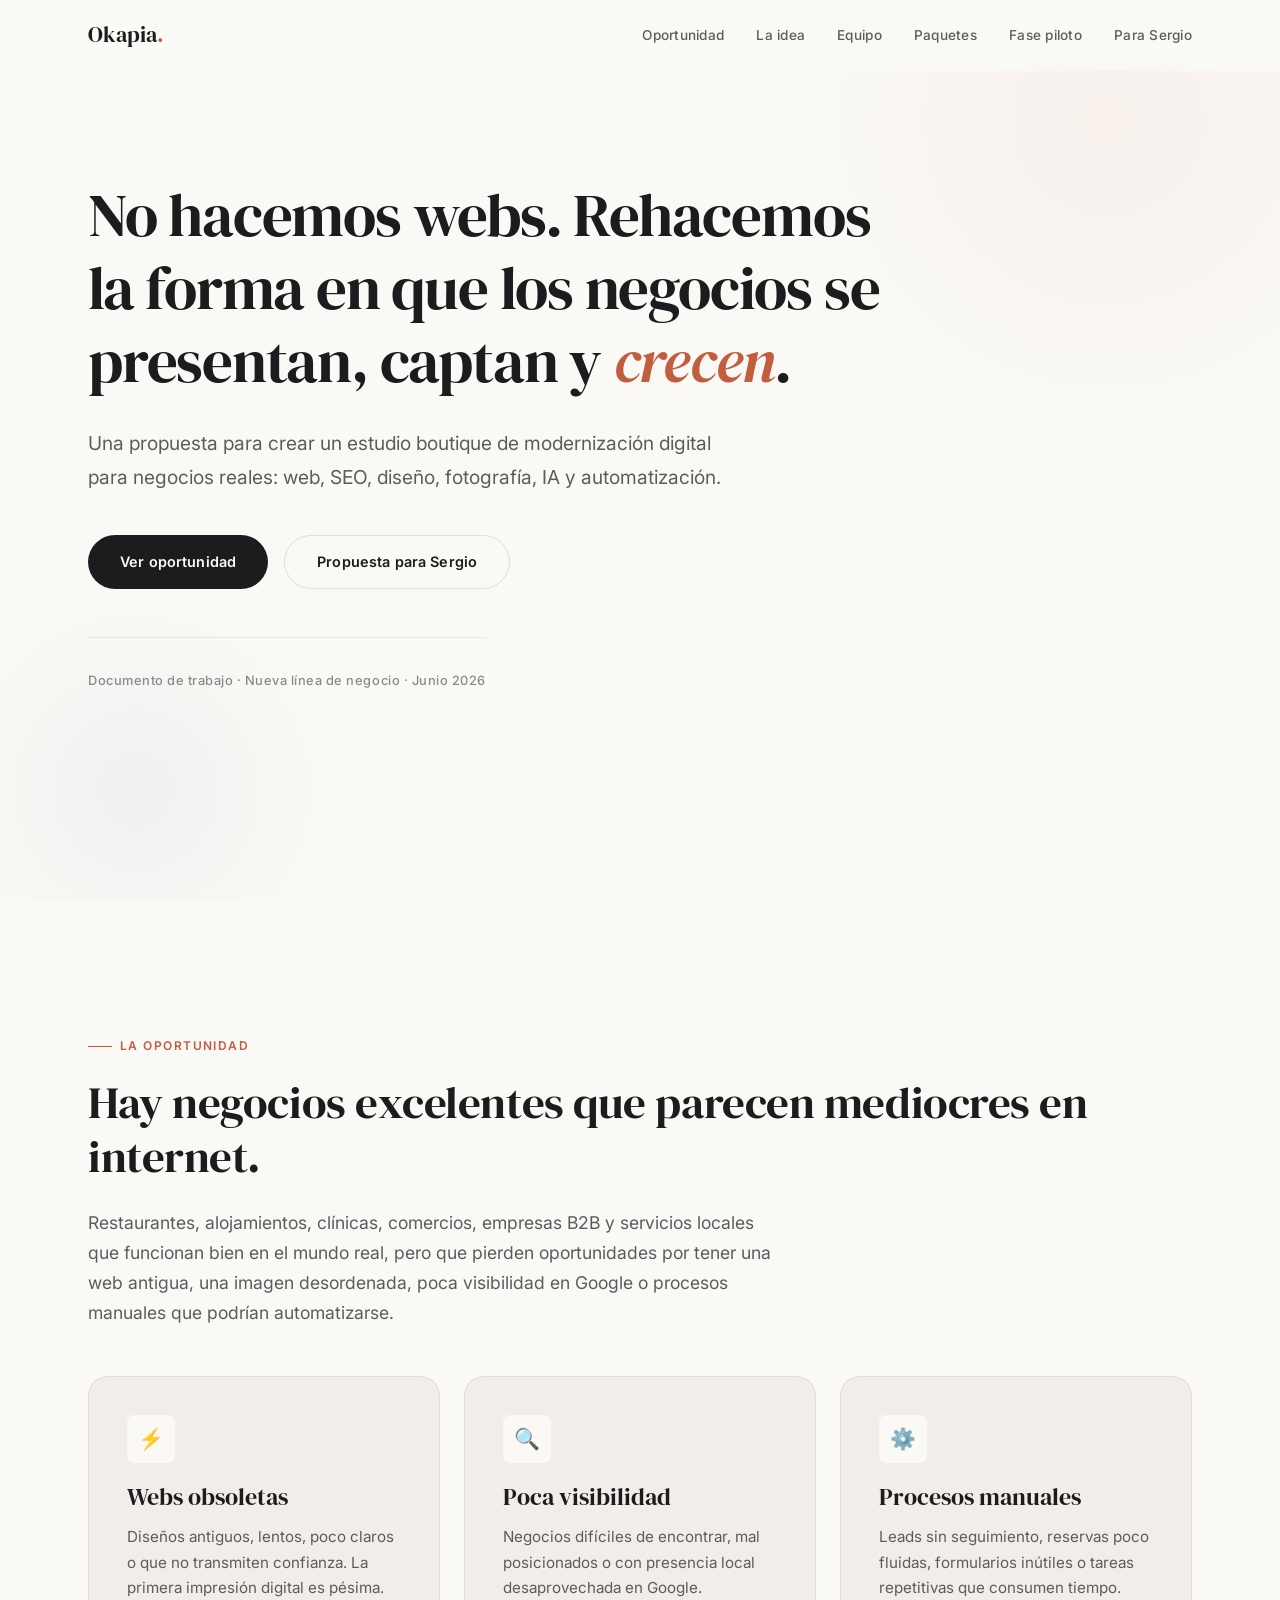
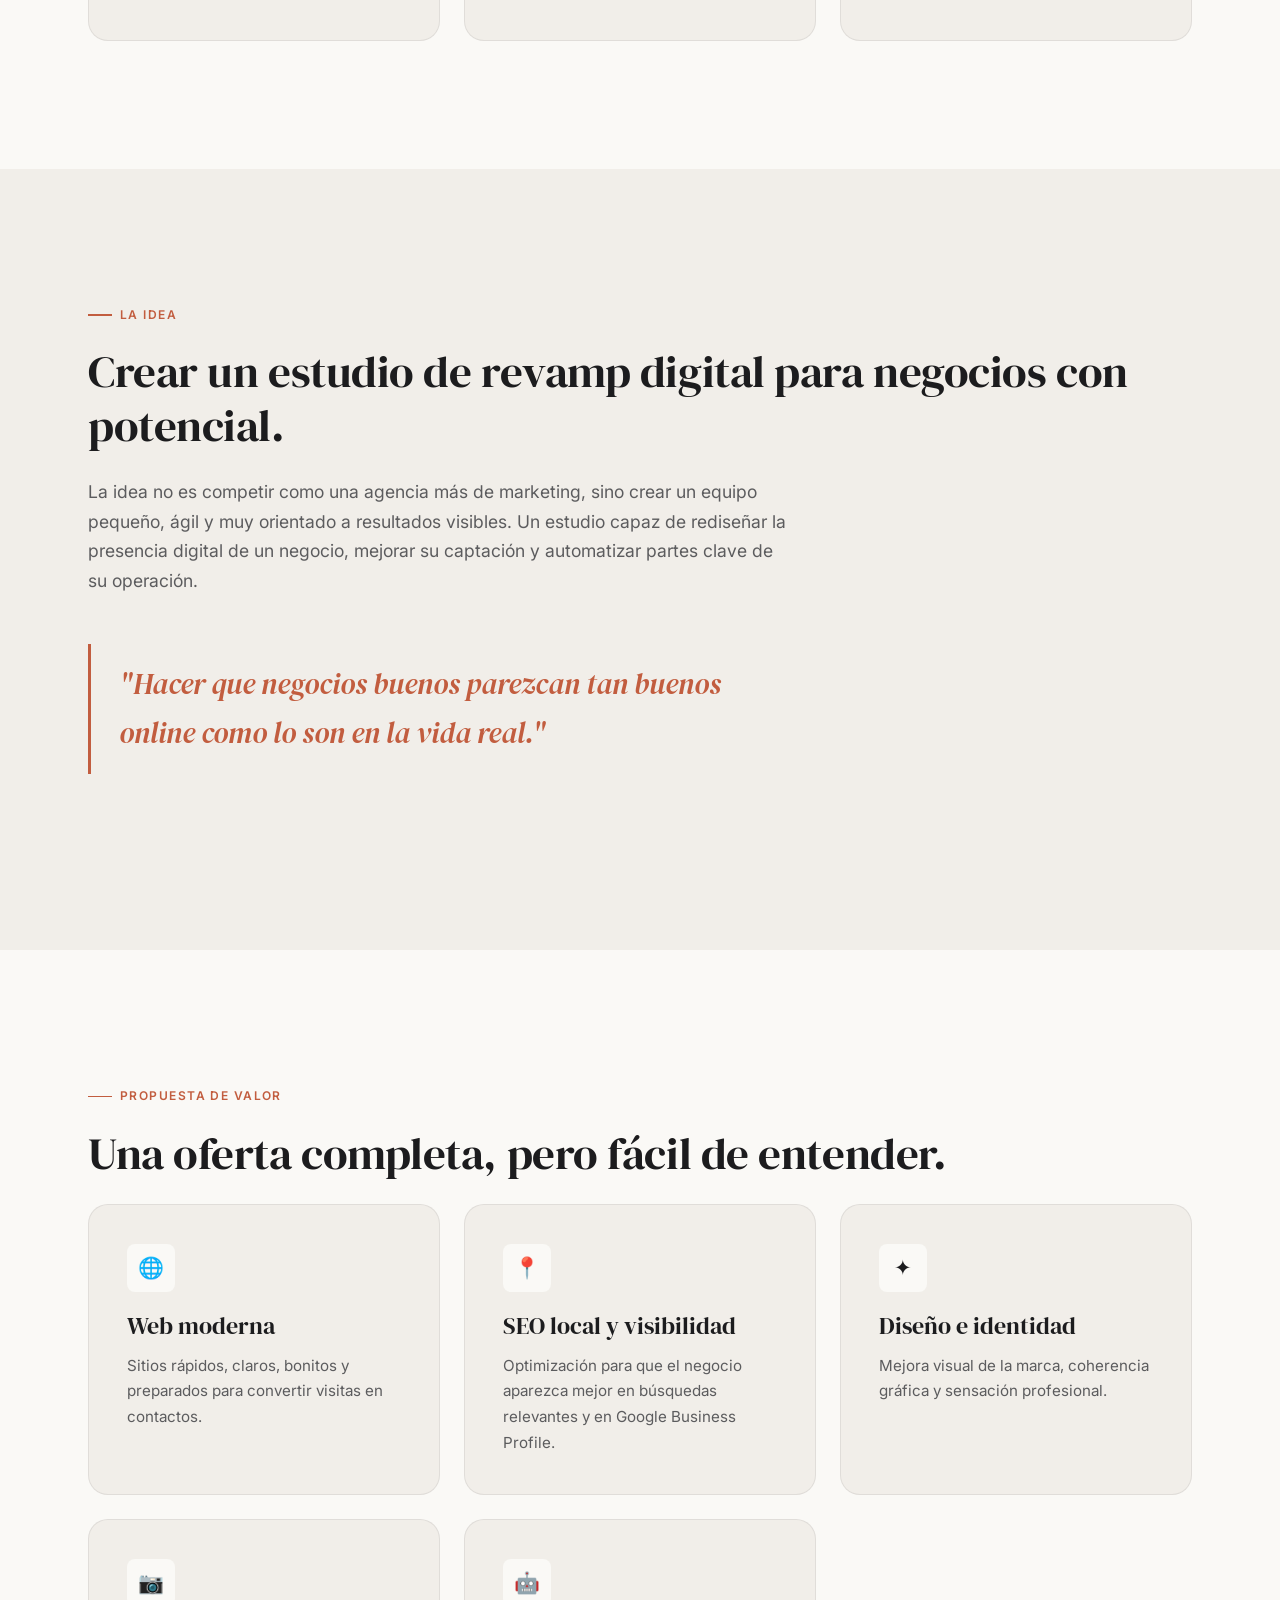
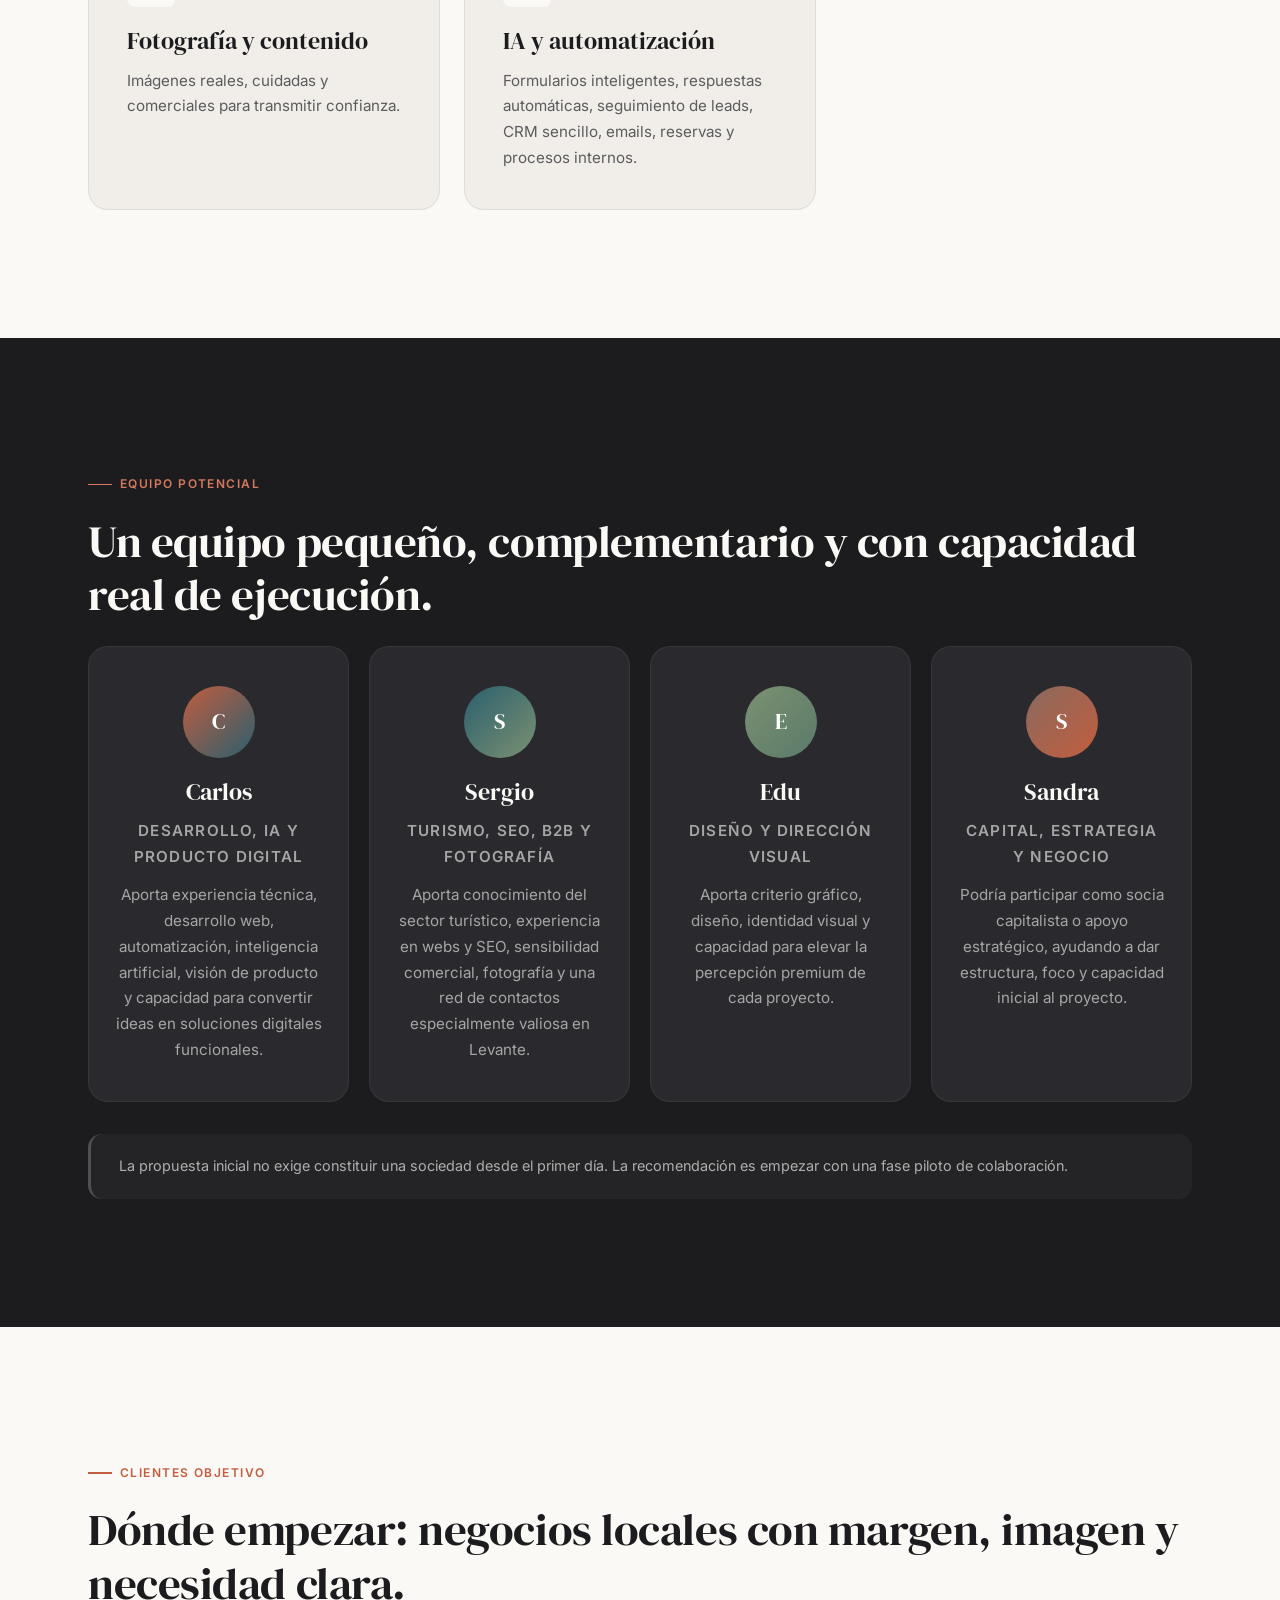
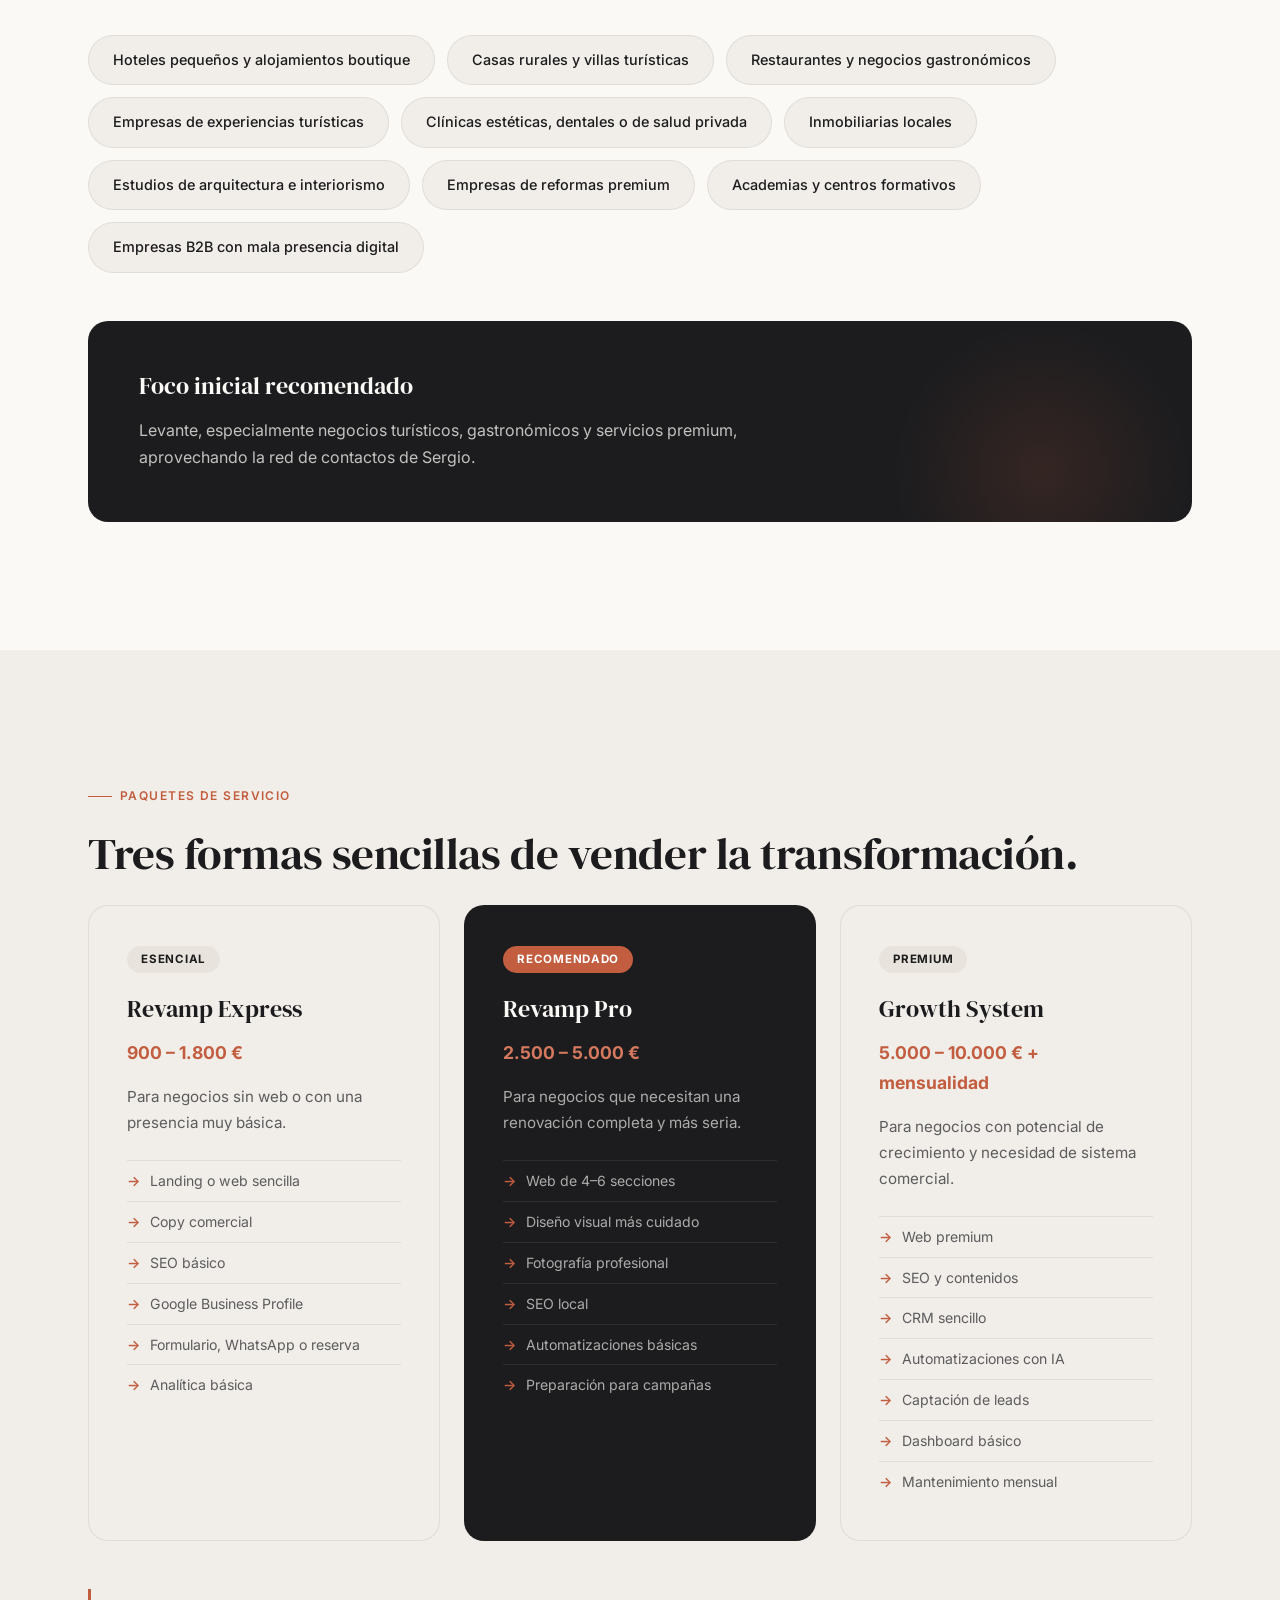
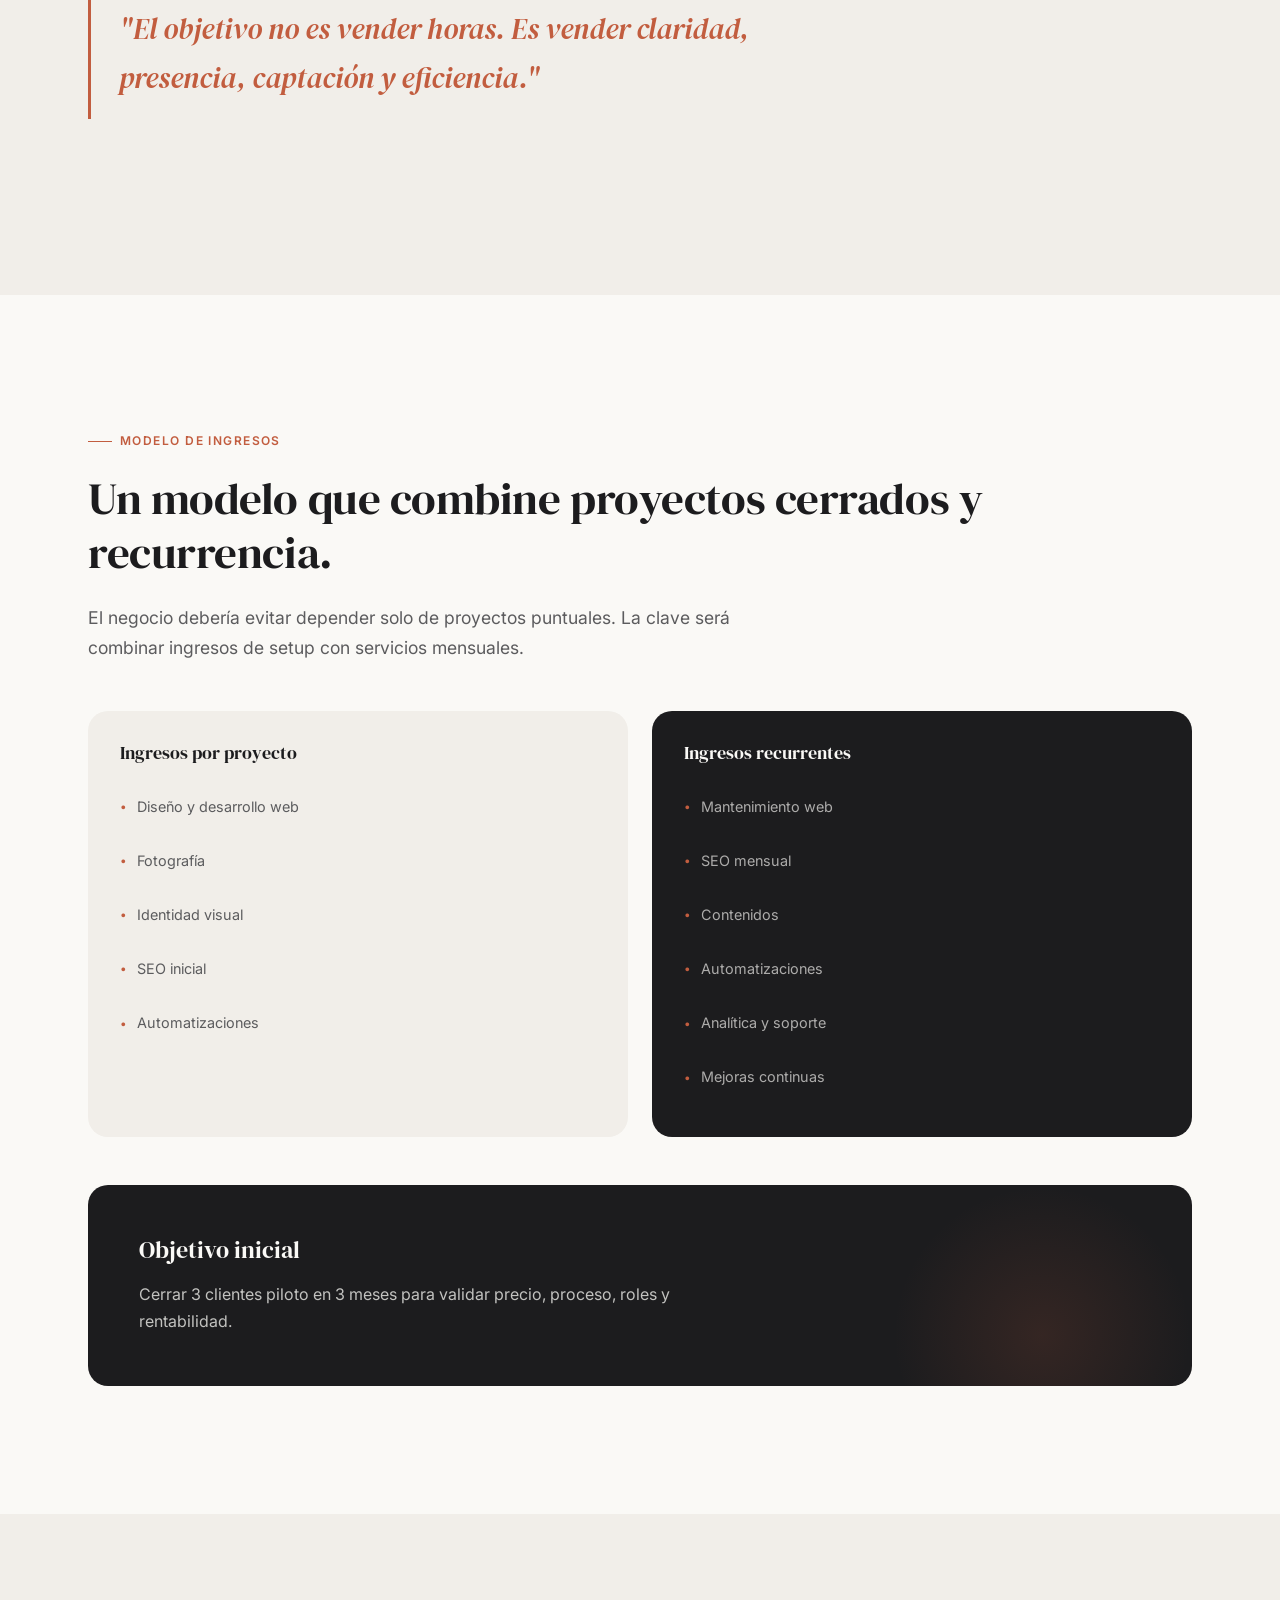
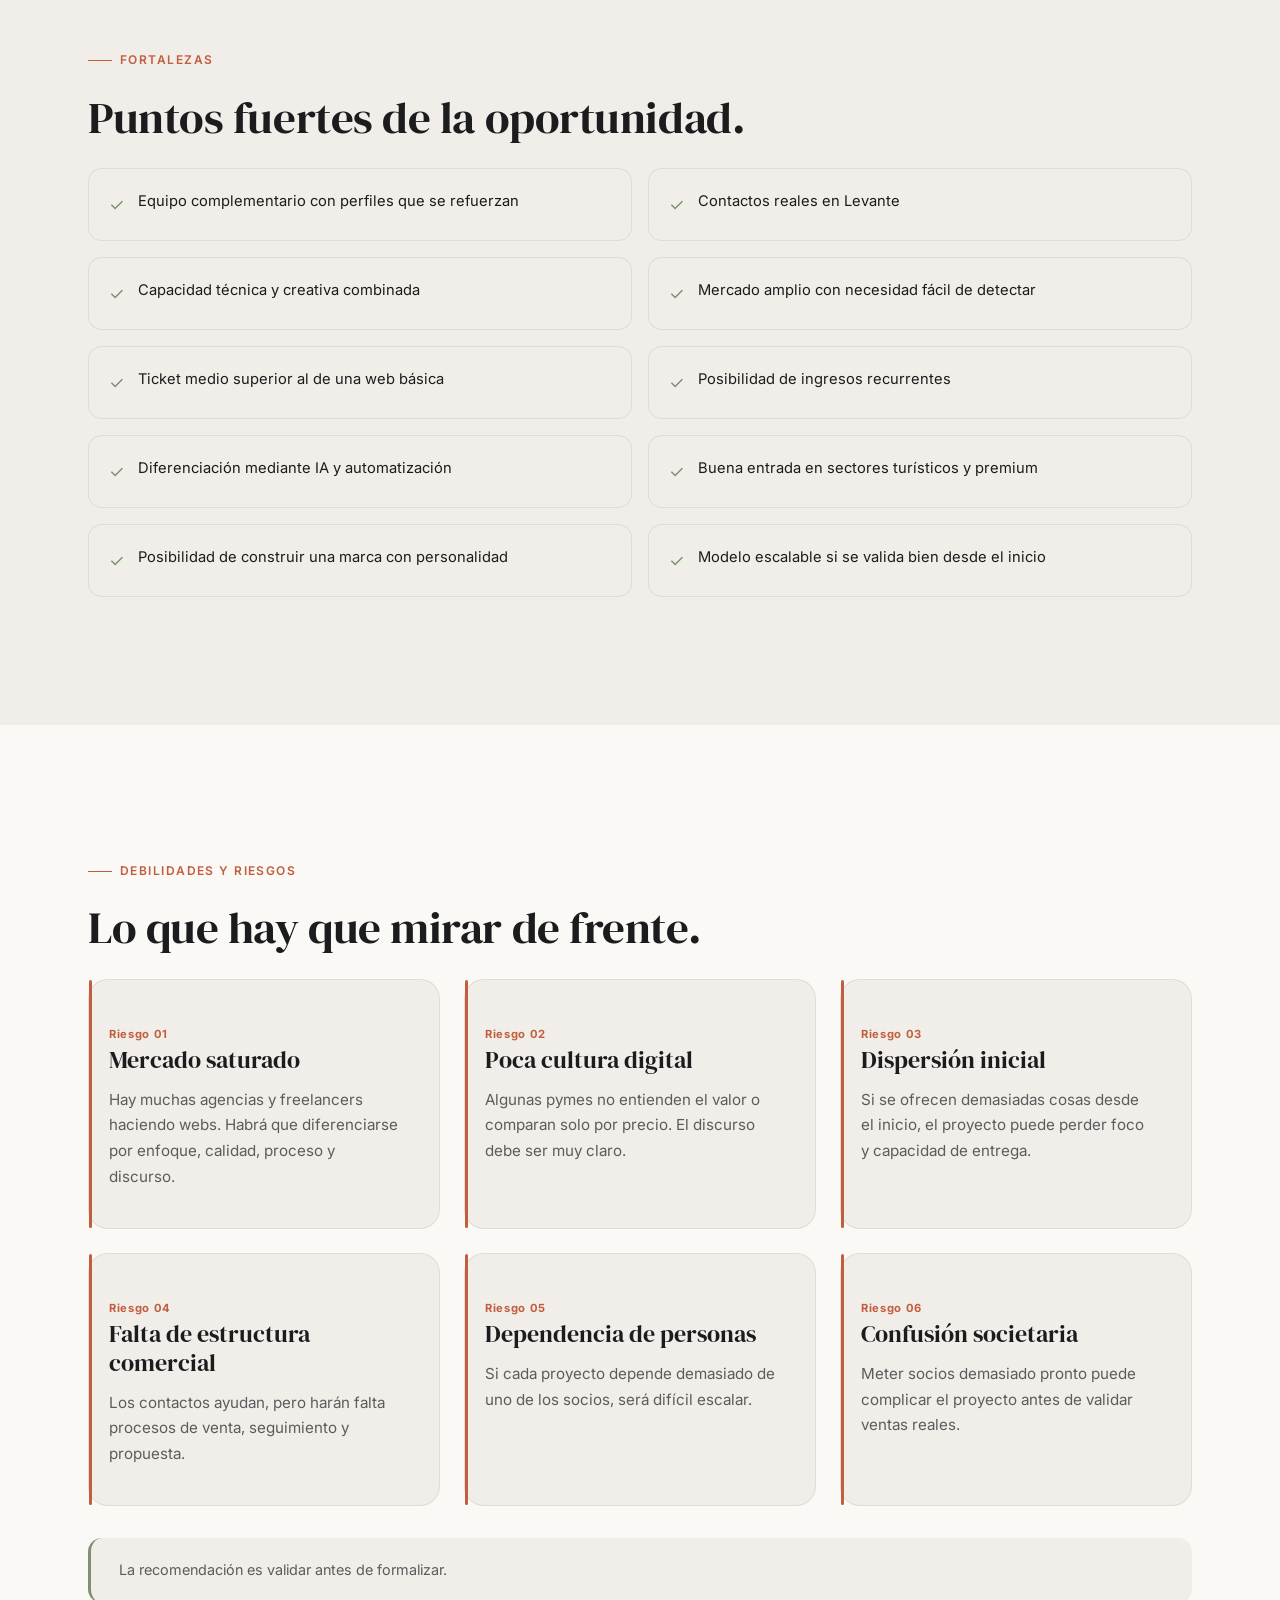
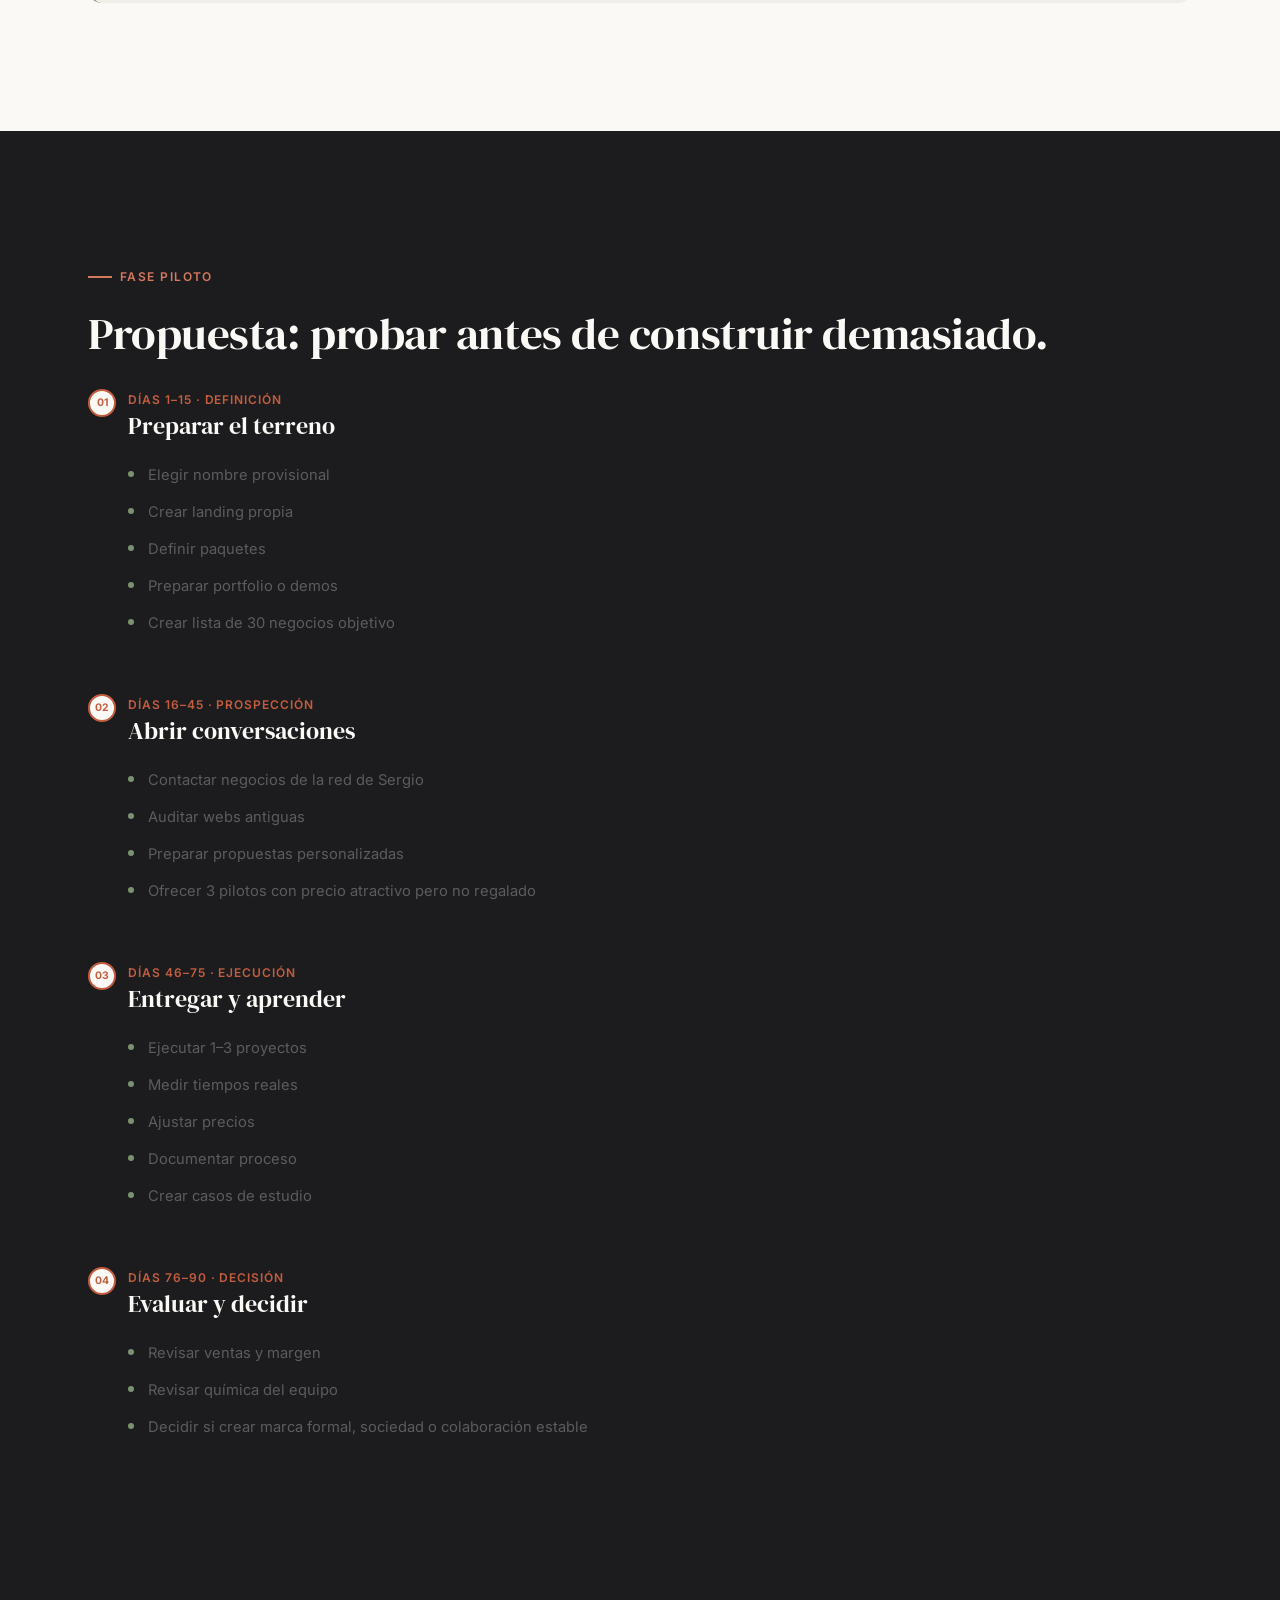
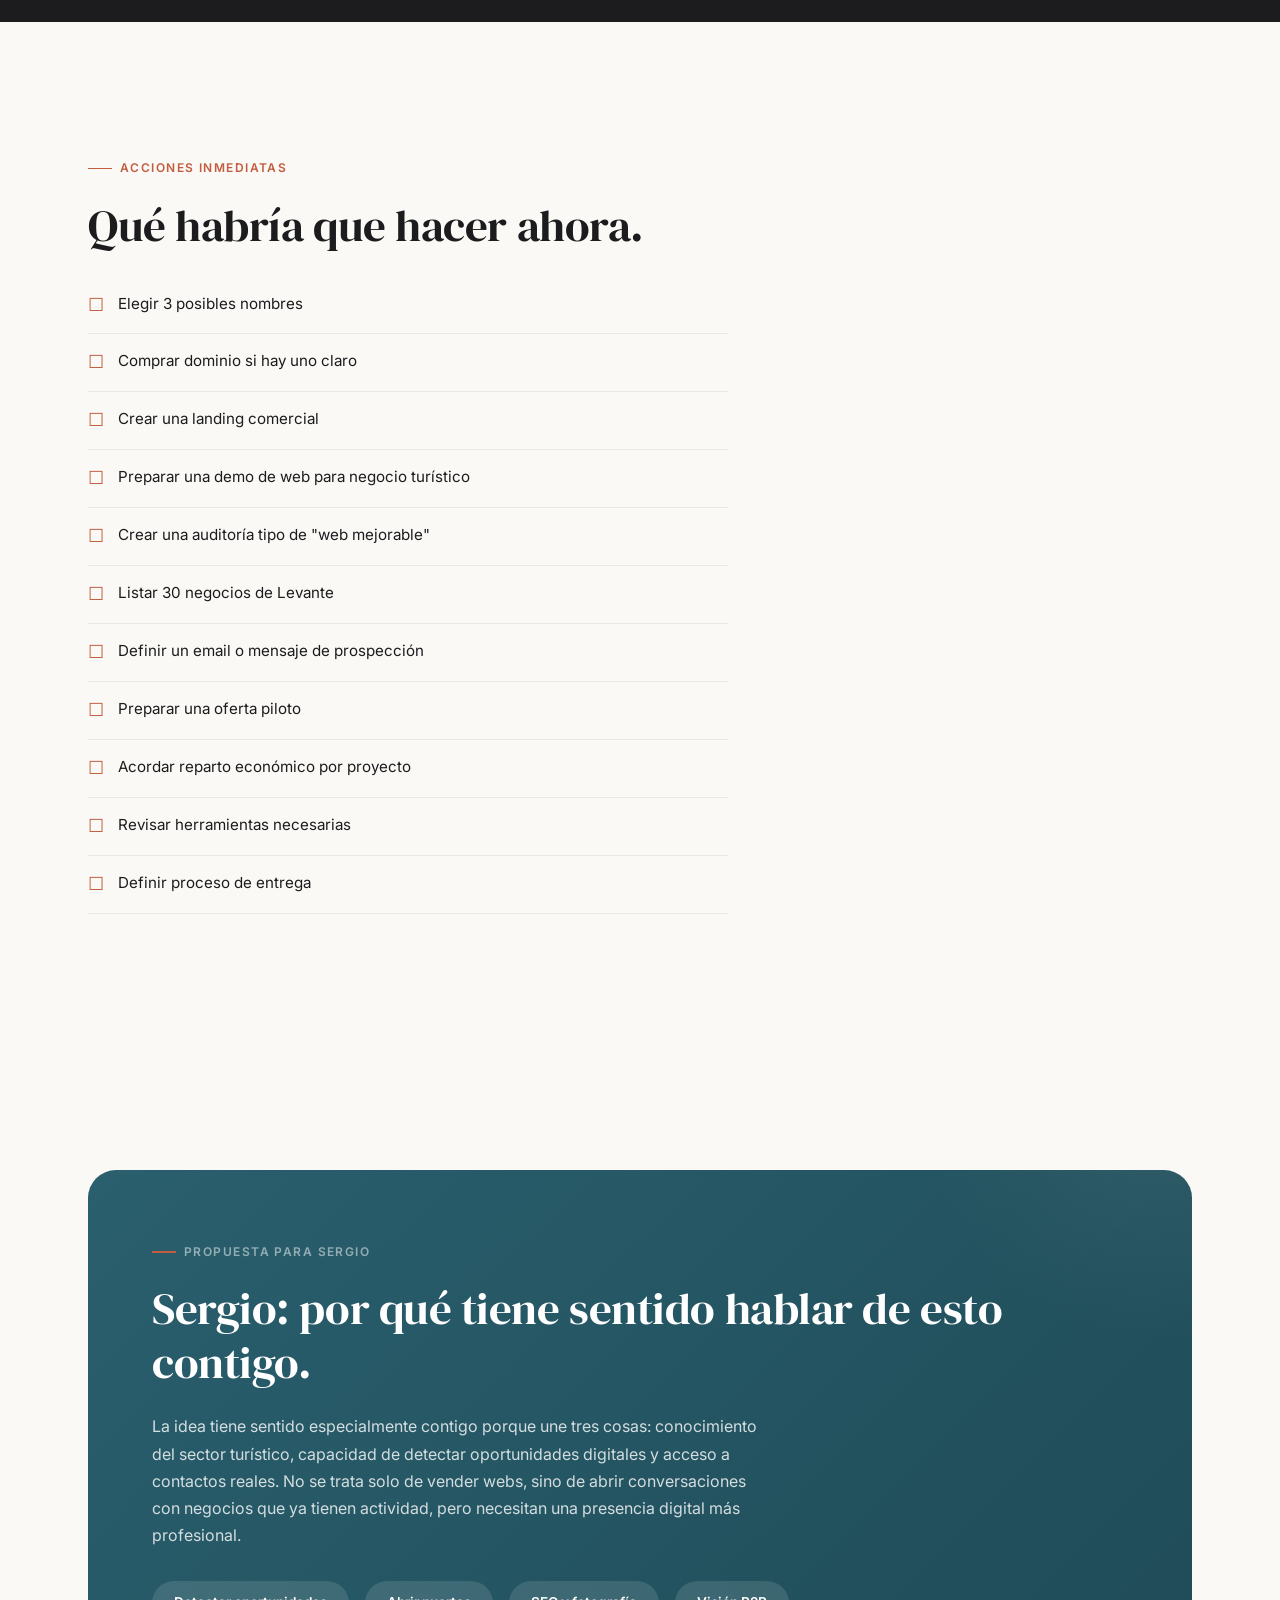
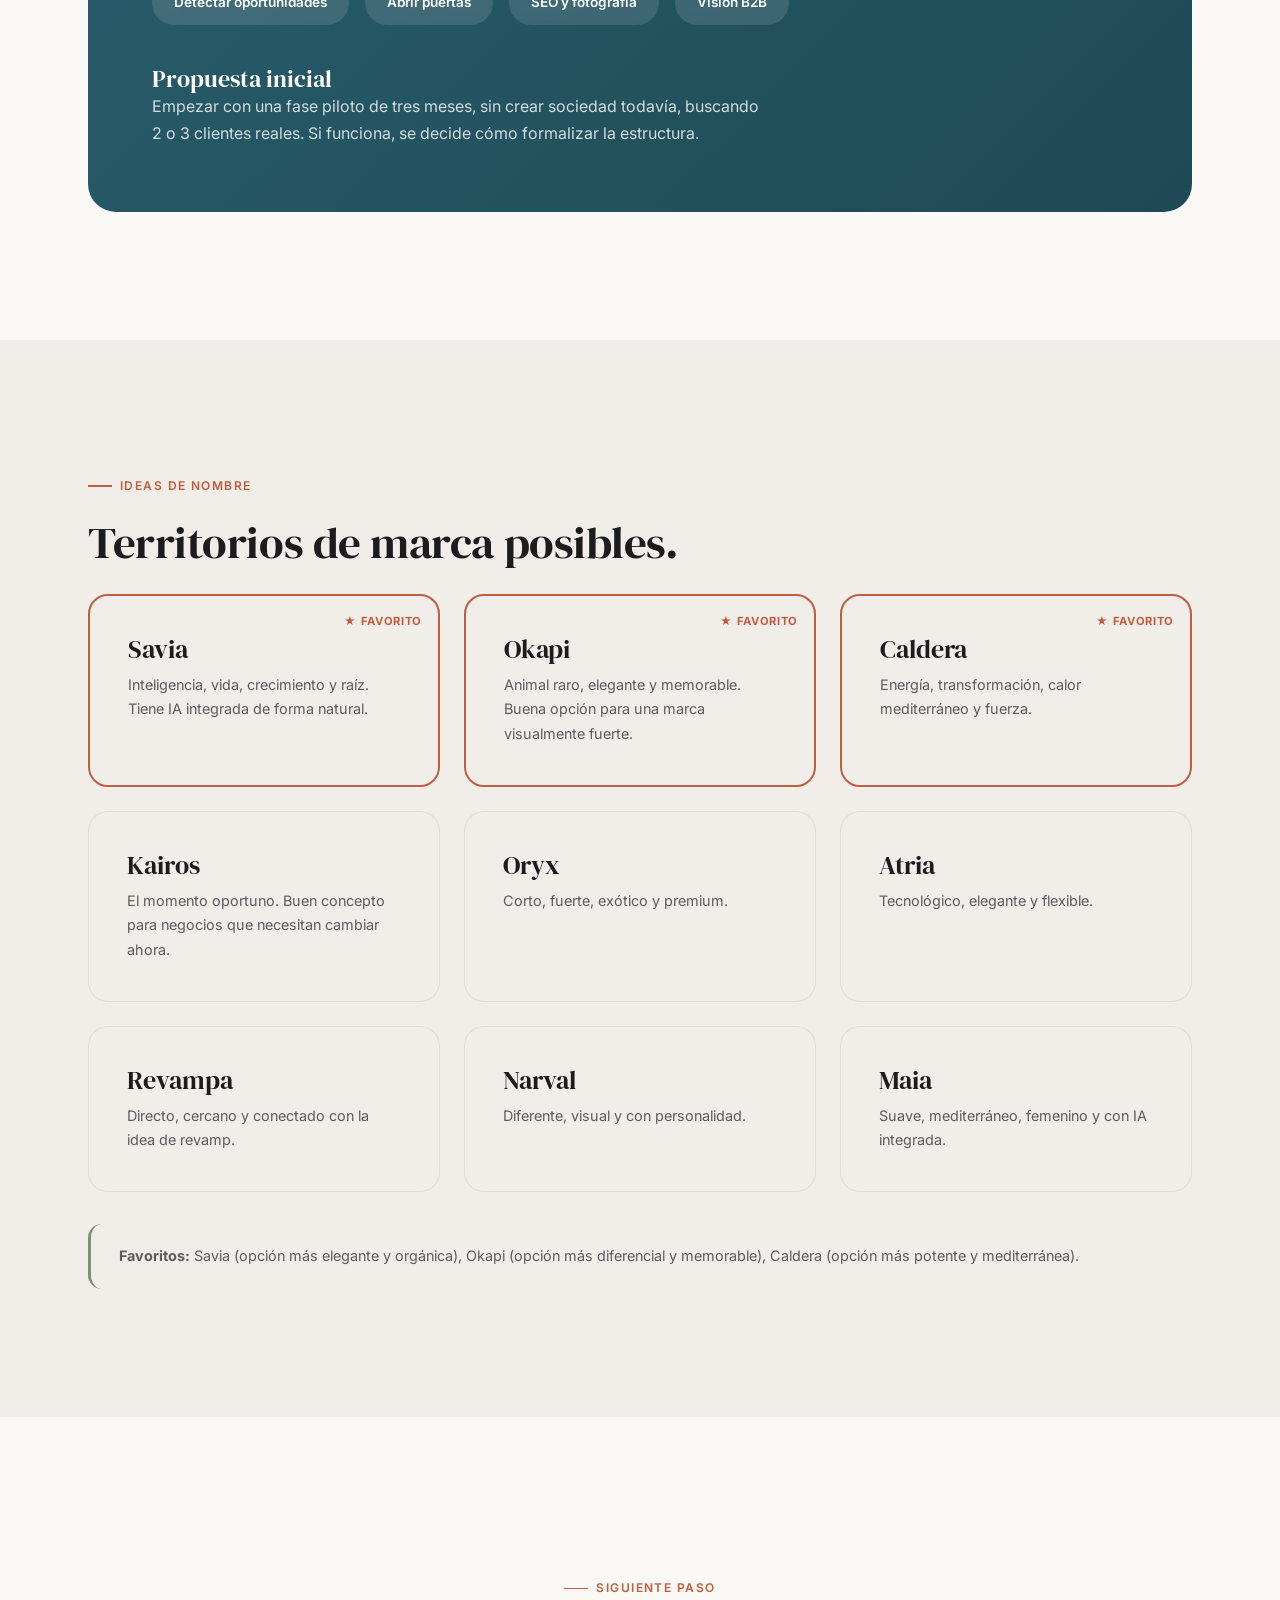
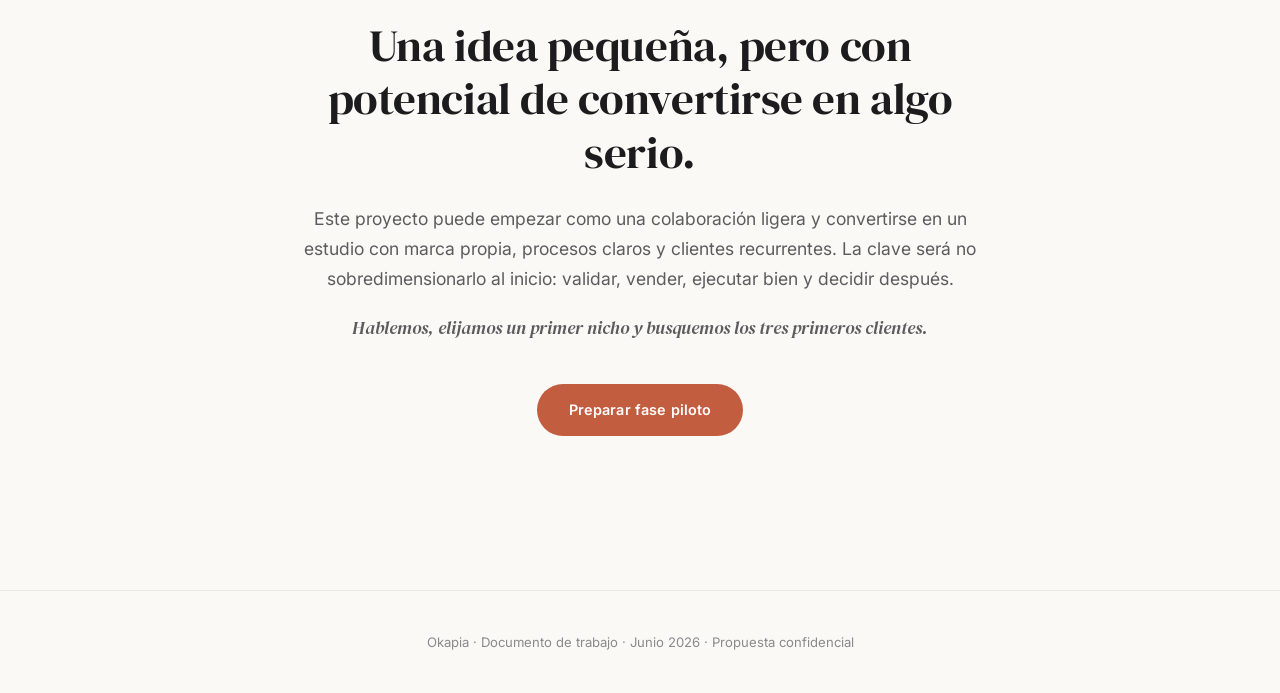
==== index.html @ 4c246823 "Initial commit: Okapia business proposal microsite" ====
<!DOCTYPE html>
<html lang="es">
<head>
<meta charset="UTF-8">
<meta name="viewport" content="width=device-width, initial-scale=1.0">
<title>Okapia · Propuesta de negocio</title>
<meta name="description" content="Propuesta para crear un estudio boutique de modernización digital para negocios reales.">
<link rel="stylesheet" href="styles.css">
</head>
<body>

<!-- NAV -->
<nav class="nav" id="nav">
<div class="container nav-inner">
<a href="#hero" class="nav-brand">Okapia<span>.</span></a>
<ul class="nav-links">
<li><a href="#oportunidad">Oportunidad</a></li>
<li><a href="#idea">La idea</a></li>
<li><a href="#equipo">Equipo</a></li>
<li><a href="#paquetes">Paquetes</a></li>
<li><a href="#piloto">Fase piloto</a></li>
<li><a href="#sergio">Para Sergio</a></li>
</ul>
<button class="nav-toggle" aria-label="Menú"><span></span><span></span><span></span></button>
</div>
</nav>

<!-- HERO -->
<section class="hero" id="hero">
<div class="container">
<div class="hero-content fade-in">
<h1>No hacemos webs. Rehacemos la forma en que los negocios se presentan, captan y <em>crecen</em>.</h1>
<p class="hero-subtitle">Una propuesta para crear un estudio boutique de modernización digital para negocios reales: web, SEO, diseño, fotografía, IA y automatización.</p>
<div class="hero-actions">
<a href="#oportunidad" class="btn btn-primary">Ver oportunidad</a>
<a href="#sergio" class="btn btn-secondary">Propuesta para Sergio</a>
</div>
<span class="hero-meta">Documento de trabajo · Nueva línea de negocio · Junio 2026</span>
</div>
</div>
</section>

<!-- OPORTUNIDAD -->
<section id="oportunidad">
<div class="container">
<div class="fade-in">
<span class="section-label">La oportunidad</span>
<h2 class="section-title">Hay negocios excelentes que parecen mediocres en internet.</h2>
<p class="section-intro">Restaurantes, alojamientos, clínicas, comercios, empresas B2B y servicios locales que funcionan bien en el mundo real, pero que pierden oportunidades por tener una web antigua, una imagen desordenada, poca visibilidad en Google o procesos manuales que podrían automatizarse.</p>
</div>
<div class="grid-3">
<div class="card fade-in"><div class="card-icon">⚡</div><h3>Webs obsoletas</h3><p>Diseños antiguos, lentos, poco claros o que no transmiten confianza. La primera impresión digital es pésima.</p></div>
<div class="card fade-in fade-in-delay-1"><div class="card-icon">🔍</div><h3>Poca visibilidad</h3><p>Negocios difíciles de encontrar, mal posicionados o con presencia local desaprovechada en Google.</p></div>
<div class="card fade-in fade-in-delay-2"><div class="card-icon">⚙️</div><h3>Procesos manuales</h3><p>Leads sin seguimiento, reservas poco fluidas, formularios inútiles o tareas repetitivas que consumen tiempo.</p></div>
</div>
</div>
</section>

<!-- LA IDEA -->
<section id="idea" style="background: var(--bg-card);">
<div class="container">
<div class="fade-in">
<span class="section-label">La idea</span>
<h2 class="section-title">Crear un estudio de revamp digital para negocios con potencial.</h2>
<p class="section-intro">La idea no es competir como una agencia más de marketing, sino crear un equipo pequeño, ágil y muy orientado a resultados visibles. Un estudio capaz de rediseñar la presencia digital de un negocio, mejorar su captación y automatizar partes clave de su operación.</p>
</div>
<div class="callout fade-in">"Hacer que negocios buenos parezcan tan buenos online como lo son en la vida real."</div>
</div>
</section>

<!-- PROPUESTA DE VALOR -->
<section id="valor">
<div class="container">
<div class="fade-in">
<span class="section-label">Propuesta de valor</span>
<h2 class="section-title">Una oferta completa, pero fácil de entender.</h2>
</div>
<div class="grid-3">
<div class="card fade-in"><div class="card-icon">🌐</div><h3>Web moderna</h3><p>Sitios rápidos, claros, bonitos y preparados para convertir visitas en contactos.</p></div>
<div class="card fade-in fade-in-delay-1"><div class="card-icon">📍</div><h3>SEO local y visibilidad</h3><p>Optimización para que el negocio aparezca mejor en búsquedas relevantes y en Google Business Profile.</p></div>
<div class="card fade-in fade-in-delay-2"><div class="card-icon">✦</div><h3>Diseño e identidad</h3><p>Mejora visual de la marca, coherencia gráfica y sensación profesional.</p></div>
<div class="card fade-in"><div class="card-icon">📷</div><h3>Fotografía y contenido</h3><p>Imágenes reales, cuidadas y comerciales para transmitir confianza.</p></div>
<div class="card fade-in fade-in-delay-1"><div class="card-icon">🤖</div><h3>IA y automatización</h3><p>Formularios inteligentes, respuestas automáticas, seguimiento de leads, CRM sencillo, emails, reservas y procesos internos.</p></div>
</div>
</div>
</section>

<!-- EQUIPO -->
<section id="equipo" class="section-dark">
<div class="container">
<div class="fade-in">
<span class="section-label">Equipo potencial</span>
<h2 class="section-title">Un equipo pequeño, complementario y con capacidad real de ejecución.</h2>
</div>
<div class="grid-4 fade-in">
<div class="card team-card"><div class="team-avatar">C</div><h3>Carlos</h3><p class="team-role">Desarrollo, IA y producto digital</p><p>Aporta experiencia técnica, desarrollo web, automatización, inteligencia artificial, visión de producto y capacidad para convertir ideas en soluciones digitales funcionales.</p></div>
<div class="card team-card"><div class="team-avatar" style="background:linear-gradient(135deg,var(--accent-petrol),var(--accent-sage))">S</div><h3>Sergio</h3><p class="team-role">Turismo, SEO, B2B y fotografía</p><p>Aporta conocimiento del sector turístico, experiencia en webs y SEO, sensibilidad comercial, fotografía y una red de contactos especialmente valiosa en Levante.</p></div>
<div class="card team-card"><div class="team-avatar" style="background:linear-gradient(135deg,var(--accent-sage),#5a7a6a)">E</div><h3>Edu</h3><p class="team-role">Diseño y dirección visual</p><p>Aporta criterio gráfico, diseño, identidad visual y capacidad para elevar la percepción premium de cada proyecto.</p></div>
<div class="card team-card"><div class="team-avatar" style="background:linear-gradient(135deg,#8a6a5e,var(--accent-terracotta))">S</div><h3>Sandra</h3><p class="team-role">Capital, estrategia y negocio</p><p>Podría participar como socia capitalista o apoyo estratégico, ayudando a dar estructura, foco y capacidad inicial al proyecto.</p></div>
</div>
<div class="note-box fade-in" style="border-left-color:rgba(255,255,255,0.2);background:rgba(255,255,255,0.04);color:rgba(250,249,246,0.65);">La propuesta inicial no exige constituir una sociedad desde el primer día. La recomendación es empezar con una fase piloto de colaboración.</div>
</div>
</section>

<!-- CLIENTES OBJETIVO -->
<section id="clientes">
<div class="container">
<div class="fade-in">
<span class="section-label">Clientes objetivo</span>
<h2 class="section-title">Dónde empezar: negocios locales con margen, imagen y necesidad clara.</h2>
</div>
<div class="sector-grid fade-in">
<span class="sector-tag">Hoteles pequeños y alojamientos boutique</span>
<span class="sector-tag">Casas rurales y villas turísticas</span>
<span class="sector-tag">Restaurantes y negocios gastronómicos</span>
<span class="sector-tag">Empresas de experiencias turísticas</span>
<span class="sector-tag">Clínicas estéticas, dentales o de salud privada</span>
<span class="sector-tag">Inmobiliarias locales</span>
<span class="sector-tag">Estudios de arquitectura e interiorismo</span>
<span class="sector-tag">Empresas de reformas premium</span>
<span class="sector-tag">Academias y centros formativos</span>
<span class="sector-tag">Empresas B2B con mala presencia digital</span>
</div>
<div class="highlight-box fade-in">
<h3>Foco inicial recomendado</h3>
<p>Levante, especialmente negocios turísticos, gastronómicos y servicios premium, aprovechando la red de contactos de Sergio.</p>
</div>
</div>
</section>

<!-- PAQUETES -->
<section id="paquetes" style="background:var(--bg-card);">
<div class="container">
<div class="fade-in">
<span class="section-label">Paquetes de servicio</span>
<h2 class="section-title">Tres formas sencillas de vender la transformación.</h2>
</div>
<div class="grid-3 fade-in">
<div class="card pricing-card">
<span class="pricing-badge">Esencial</span>
<div class="pricing-name">Revamp Express</div>
<div class="pricing-price">900 – 1.800 €</div>
<p class="pricing-desc">Para negocios sin web o con una presencia muy básica.</p>
<ul class="pricing-features">
<li>Landing o web sencilla</li>
<li>Copy comercial</li>
<li>SEO básico</li>
<li>Google Business Profile</li>
<li>Formulario, WhatsApp o reserva</li>
<li>Analítica básica</li>
</ul>
</div>
<div class="card pricing-card featured">
<span class="pricing-badge">Recomendado</span>
<div class="pricing-name">Revamp Pro</div>
<div class="pricing-price" style="color:var(--accent-terracotta-light);">2.500 – 5.000 €</div>
<p class="pricing-desc">Para negocios que necesitan una renovación completa y más seria.</p>
<ul class="pricing-features">
<li>Web de 4–6 secciones</li>
<li>Diseño visual más cuidado</li>
<li>Fotografía profesional</li>
<li>SEO local</li>
<li>Automatizaciones básicas</li>
<li>Preparación para campañas</li>
</ul>
</div>
<div class="card pricing-card">
<span class="pricing-badge">Premium</span>
<div class="pricing-name">Growth System</div>
<div class="pricing-price">5.000 – 10.000 € + mensualidad</div>
<p class="pricing-desc">Para negocios con potencial de crecimiento y necesidad de sistema comercial.</p>
<ul class="pricing-features">
<li>Web premium</li>
<li>SEO y contenidos</li>
<li>CRM sencillo</li>
<li>Automatizaciones con IA</li>
<li>Captación de leads</li>
<li>Dashboard básico</li>
<li>Mantenimiento mensual</li>
</ul>
</div>
</div>
<div class="callout fade-in">"El objetivo no es vender horas. Es vender claridad, presencia, captación y eficiencia."</div>
</div>
</section>

<!-- MODELO DE INGRESOS -->
<section id="ingresos">
<div class="container">
<div class="fade-in">
<span class="section-label">Modelo de ingresos</span>
<h2 class="section-title">Un modelo que combine proyectos cerrados y recurrencia.</h2>
<p class="section-intro">El negocio debería evitar depender solo de proyectos puntuales. La clave será combinar ingresos de setup con servicios mensuales.</p>
</div>
<div class="revenue-grid fade-in">
<div class="revenue-block revenue-project">
<h4>Ingresos por proyecto</h4>
<ul><li>Diseño y desarrollo web</li><li>Fotografía</li><li>Identidad visual</li><li>SEO inicial</li><li>Automatizaciones</li></ul>
</div>
<div class="revenue-block revenue-recurring">
<h4>Ingresos recurrentes</h4>
<ul><li>Mantenimiento web</li><li>SEO mensual</li><li>Contenidos</li><li>Automatizaciones</li><li>Analítica y soporte</li><li>Mejoras continuas</li></ul>
</div>
</div>
<div class="highlight-box fade-in"><h3>Objetivo inicial</h3><p>Cerrar 3 clientes piloto en 3 meses para validar precio, proceso, roles y rentabilidad.</p></div>
</div>
</section>

<!-- FORTALEZAS -->
<section id="fortalezas" style="background:var(--bg-card);">
<div class="container">
<div class="fade-in">
<span class="section-label">Fortalezas</span>
<h2 class="section-title">Puntos fuertes de la oportunidad.</h2>
</div>
<div class="strength-grid fade-in">
<div class="strength-item"><span class="strength-check">✓</span>Equipo complementario con perfiles que se refuerzan</div>
<div class="strength-item"><span class="strength-check">✓</span>Contactos reales en Levante</div>
<div class="strength-item"><span class="strength-check">✓</span>Capacidad técnica y creativa combinada</div>
<div class="strength-item"><span class="strength-check">✓</span>Mercado amplio con necesidad fácil de detectar</div>
<div class="strength-item"><span class="strength-check">✓</span>Ticket medio superior al de una web básica</div>
<div class="strength-item"><span class="strength-check">✓</span>Posibilidad de ingresos recurrentes</div>
<div class="strength-item"><span class="strength-check">✓</span>Diferenciación mediante IA y automatización</div>
<div class="strength-item"><span class="strength-check">✓</span>Buena entrada en sectores turísticos y premium</div>
<div class="strength-item"><span class="strength-check">✓</span>Posibilidad de construir una marca con personalidad</div>
<div class="strength-item"><span class="strength-check">✓</span>Modelo escalable si se valida bien desde el inicio</div>
</div>
</div>
</section>

<!-- RIESGOS -->
<section id="riesgos">
<div class="container">
<div class="fade-in">
<span class="section-label">Debilidades y riesgos</span>
<h2 class="section-title">Lo que hay que mirar de frente.</h2>
</div>
<div class="grid-3 fade-in">
<div class="card risk-card"><span class="risk-number">Riesgo 01</span><h3>Mercado saturado</h3><p>Hay muchas agencias y freelancers haciendo webs. Habrá que diferenciarse por enfoque, calidad, proceso y discurso.</p></div>
<div class="card risk-card"><span class="risk-number">Riesgo 02</span><h3>Poca cultura digital</h3><p>Algunas pymes no entienden el valor o comparan solo por precio. El discurso debe ser muy claro.</p></div>
<div class="card risk-card"><span class="risk-number">Riesgo 03</span><h3>Dispersión inicial</h3><p>Si se ofrecen demasiadas cosas desde el inicio, el proyecto puede perder foco y capacidad de entrega.</p></div>
<div class="card risk-card"><span class="risk-number">Riesgo 04</span><h3>Falta de estructura comercial</h3><p>Los contactos ayudan, pero harán falta procesos de venta, seguimiento y propuesta.</p></div>
<div class="card risk-card"><span class="risk-number">Riesgo 05</span><h3>Dependencia de personas</h3><p>Si cada proyecto depende demasiado de uno de los socios, será difícil escalar.</p></div>
<div class="card risk-card"><span class="risk-number">Riesgo 06</span><h3>Confusión societaria</h3><p>Meter socios demasiado pronto puede complicar el proyecto antes de validar ventas reales.</p></div>
</div>
<div class="note-box fade-in">La recomendación es validar antes de formalizar.</div>
</div>
</section>

<!-- FASE PILOTO -->
<section id="piloto" class="section-dark">
<div class="container">
<div class="fade-in">
<span class="section-label">Fase piloto</span>
<h2 class="section-title">Propuesta: probar antes de construir demasiado.</h2>
</div>
<div class="timeline fade-in">
<div class="timeline-item"><div class="timeline-dot">01</div><span class="timeline-phase">Días 1–15 · Definición</span><h3>Preparar el terreno</h3>
<ul class="timeline-list"><li>Elegir nombre provisional</li><li>Crear landing propia</li><li>Definir paquetes</li><li>Preparar portfolio o demos</li><li>Crear lista de 30 negocios objetivo</li></ul></div>
<div class="timeline-item"><div class="timeline-dot">02</div><span class="timeline-phase">Días 16–45 · Prospección</span><h3>Abrir conversaciones</h3>
<ul class="timeline-list"><li>Contactar negocios de la red de Sergio</li><li>Auditar webs antiguas</li><li>Preparar propuestas personalizadas</li><li>Ofrecer 3 pilotos con precio atractivo pero no regalado</li></ul></div>
<div class="timeline-item"><div class="timeline-dot">03</div><span class="timeline-phase">Días 46–75 · Ejecución</span><h3>Entregar y aprender</h3>
<ul class="timeline-list"><li>Ejecutar 1–3 proyectos</li><li>Medir tiempos reales</li><li>Ajustar precios</li><li>Documentar proceso</li><li>Crear casos de estudio</li></ul></div>
<div class="timeline-item"><div class="timeline-dot">04</div><span class="timeline-phase">Días 76–90 · Decisión</span><h3>Evaluar y decidir</h3>
<ul class="timeline-list"><li>Revisar ventas y margen</li><li>Revisar química del equipo</li><li>Decidir si crear marca formal, sociedad o colaboración estable</li></ul></div>
</div>
</div>
</section>

<!-- ACCIONES -->
<section id="acciones">
<div class="container">
<div class="fade-in">
<span class="section-label">Acciones inmediatas</span>
<h2 class="section-title">Qué habría que hacer ahora.</h2>
</div>
<ul class="checklist fade-in">
<li>Elegir 3 posibles nombres</li>
<li>Comprar dominio si hay uno claro</li>
<li>Crear una landing comercial</li>
<li>Preparar una demo de web para negocio turístico</li>
<li>Crear una auditoría tipo de "web mejorable"</li>
<li>Listar 30 negocios de Levante</li>
<li>Definir un email o mensaje de prospección</li>
<li>Preparar una oferta piloto</li>
<li>Acordar reparto económico por proyecto</li>
<li>Revisar herramientas necesarias</li>
<li>Definir proceso de entrega</li>
</ul>
</div>
</section>

<!-- SERGIO -->
<section id="sergio">
<div class="container">
<div class="fade-in">
<div class="sergio-highlight">
<span class="section-label" style="color:rgba(255,255,255,0.5);">Propuesta para Sergio</span>
<h2>Sergio: por qué tiene sentido hablar de esto contigo.</h2>
<p>La idea tiene sentido especialmente contigo porque une tres cosas: conocimiento del sector turístico, capacidad de detectar oportunidades digitales y acceso a contactos reales. No se trata solo de vender webs, sino de abrir conversaciones con negocios que ya tienen actividad, pero necesitan una presencia digital más profesional.</p>
<div class="sergio-roles">
<span class="sergio-role">Detectar oportunidades</span>
<span class="sergio-role">Abrir puertas</span>
<span class="sergio-role">SEO y fotografía</span>
<span class="sergio-role">Visión B2B</span>
</div>
<h3 style="margin-top:40px;">Propuesta inicial</h3>
<p>Empezar con una fase piloto de tres meses, sin crear sociedad todavía, buscando 2 o 3 clientes reales. Si funciona, se decide cómo formalizar la estructura.</p>
</div>
</div>
</div>
</section>

<!-- NOMBRES -->
<section id="nombres" style="background:var(--bg-card);">
<div class="container">
<div class="fade-in">
<span class="section-label">Ideas de nombre</span>
<h2 class="section-title">Territorios de marca posibles.</h2>
</div>
<div class="grid-3 fade-in">
<div class="card name-card favorite" style="position:relative;"><h3>Savia</h3><p>Inteligencia, vida, crecimiento y raíz. Tiene IA integrada de forma natural.</p></div>
<div class="card name-card favorite" style="position:relative;"><h3>Okapi</h3><p>Animal raro, elegante y memorable. Buena opción para una marca visualmente fuerte.</p></div>
<div class="card name-card favorite" style="position:relative;"><h3>Caldera</h3><p>Energía, transformación, calor mediterráneo y fuerza.</p></div>
<div class="card name-card"><h3>Kairos</h3><p>El momento oportuno. Buen concepto para negocios que necesitan cambiar ahora.</p></div>
<div class="card name-card"><h3>Oryx</h3><p>Corto, fuerte, exótico y premium.</p></div>
<div class="card name-card"><h3>Atria</h3><p>Tecnológico, elegante y flexible.</p></div>
<div class="card name-card"><h3>Revampa</h3><p>Directo, cercano y conectado con la idea de revamp.</p></div>
<div class="card name-card"><h3>Narval</h3><p>Diferente, visual y con personalidad.</p></div>
<div class="card name-card"><h3>Maia</h3><p>Suave, mediterráneo, femenino y con IA integrada.</p></div>
</div>
<div class="note-box fade-in" style="margin-top:32px;">
<strong>Favoritos:</strong> Savia (opción más elegante y orgánica), Okapi (opción más diferencial y memorable), Caldera (opción más potente y mediterránea).
</div>
</div>
</section>

<!-- CIERRE / CTA -->
<section class="cta-section" id="cierre">
<div class="container">
<div class="fade-in">
<span class="section-label" style="justify-content:center;">Siguiente paso</span>
<h2>Una idea pequeña, pero con potencial de convertirse en algo serio.</h2>
<p class="section-intro" style="margin:0 auto 20px;text-align:center;">Este proyecto puede empezar como una colaboración ligera y convertirse en un estudio con marca propia, procesos claros y clientes recurrentes. La clave será no sobredimensionarlo al inicio: validar, vender, ejecutar bien y decidir después.</p>
<p class="text-secondary" style="text-align:center;margin:0 auto 40px;font-size:1.1rem;font-family:var(--font-display);font-style:italic;">Hablemos, elijamos un primer nicho y busquemos los tres primeros clientes.</p>
<a href="#sergio" class="btn btn-accent">Preparar fase piloto</a>
</div>
</div>
</section>

<!-- FOOTER -->
<footer class="footer">
<div class="container">
<p>Okapia · Documento de trabajo · Junio 2026 · Propuesta confidencial</p>
</div>
</footer>

<script src="script.js"></script>
</body>
</html>
---- styles.css ----
/* ===== OKAPIA — Design System ===== */
@import url('https://fonts.googleapis.com/css2?family=DM+Serif+Display:ital@0;1&family=Inter:wght@300;400;500;600;700&display=swap');

:root {
  --bg-main: #FAF9F6;
  --bg-card: #F1EEE9;
  --bg-card-alt: #E8E4DD;
  --bg-dark: #1C1C1E;
  --bg-dark-card: #2A2A2E;
  --text-primary: #1C1C1E;
  --text-secondary: #5C5C5E;
  --text-muted: #8A8A8C;
  --text-on-dark: #FAF9F6;
  --accent-terracotta: #C25D3F;
  --accent-terracotta-light: #D4785E;
  --accent-petrol: #2A5F6E;
  --accent-sage: #7B9171;
  --accent-sage-light: #A3B497;
  --border-light: rgba(28,28,30,0.08);
  --border-medium: rgba(28,28,30,0.12);
  --radius-sm: 8px;
  --radius-md: 14px;
  --radius-lg: 20px;
  --radius-xl: 28px;
  --shadow-sm: 0 1px 3px rgba(0,0,0,0.04);
  --shadow-md: 0 4px 20px rgba(0,0,0,0.06);
  --shadow-lg: 0 8px 40px rgba(0,0,0,0.08);
  --shadow-hover: 0 12px 48px rgba(0,0,0,0.12);
  --font-display: 'DM Serif Display', Georgia, serif;
  --font-body: 'Inter', -apple-system, sans-serif;
  --transition-base: 0.3s cubic-bezier(0.4, 0, 0.2, 1);
  --transition-spring: 0.5s cubic-bezier(0.34, 1.56, 0.64, 1);
  --max-width: 1200px;
  --section-padding: clamp(80px, 10vw, 140px);
}

*, *::before, *::after { box-sizing: border-box; margin: 0; padding: 0; }

html { scroll-behavior: smooth; font-size: 16px; }

body {
  font-family: var(--font-body);
  background: var(--bg-main);
  color: var(--text-primary);
  line-height: 1.7;
  font-weight: 400;
  -webkit-font-smoothing: antialiased;
  overflow-x: hidden;
}

/* ===== TYPOGRAPHY ===== */
h1, h2, h3, h4 { font-family: var(--font-display); font-weight: 400; line-height: 1.2; }
h1 { font-size: clamp(2.4rem, 5vw, 3.8rem); letter-spacing: -0.02em; }
h2 { font-size: clamp(1.8rem, 3.5vw, 2.8rem); letter-spacing: -0.01em; }
h3 { font-size: clamp(1.2rem, 2vw, 1.5rem); }
h4 { font-size: 1.1rem; }

p { max-width: 680px; }
.text-secondary { color: var(--text-secondary); }
.text-muted { color: var(--text-muted); font-size: 0.9rem; }

.section-label {
  display: inline-flex; align-items: center; gap: 8px;
  font-size: 0.75rem; font-weight: 600; letter-spacing: 0.12em;
  text-transform: uppercase; color: var(--accent-terracotta);
  margin-bottom: 20px;
}
.section-label::before {
  content: ''; display: block; width: 24px; height: 1.5px;
  background: var(--accent-terracotta);
}

.section-title { margin-bottom: 24px; }
.section-intro { font-size: 1.1rem; color: var(--text-secondary); margin-bottom: 48px; max-width: 700px; }

/* ===== CONTAINER ===== */
.container { width: 100%; max-width: var(--max-width); margin: 0 auto; padding: 0 clamp(20px, 4vw, 48px); }

section { padding: var(--section-padding) 0; }

/* ===== NAVIGATION ===== */
.nav {
  position: fixed; top: 0; left: 0; right: 0; z-index: 1000;
  padding: 16px 0; transition: var(--transition-base);
  background: rgba(250,249,246,0.85); backdrop-filter: blur(20px);
  -webkit-backdrop-filter: blur(20px); border-bottom: 1px solid transparent;
}
.nav.scrolled { padding: 10px 0; border-bottom-color: var(--border-light); }
.nav-inner { display: flex; justify-content: space-between; align-items: center; }
.nav-brand {
  font-family: var(--font-display); font-size: 1.4rem;
  color: var(--text-primary); text-decoration: none;
}
.nav-brand span { color: var(--accent-terracotta); }
.nav-links { display: flex; gap: 32px; list-style: none; }
.nav-links a {
  text-decoration: none; color: var(--text-secondary);
  font-size: 0.85rem; font-weight: 500; letter-spacing: 0.02em;
  transition: var(--transition-base); position: relative;
}
.nav-links a::after {
  content: ''; position: absolute; bottom: -4px; left: 0;
  width: 0; height: 1.5px; background: var(--accent-terracotta);
  transition: var(--transition-base);
}
.nav-links a:hover { color: var(--text-primary); }
.nav-links a:hover::after { width: 100%; }

.nav-toggle {
  display: none; background: none; border: none; cursor: pointer;
  width: 28px; height: 20px; position: relative; z-index: 1001;
}
.nav-toggle span {
  display: block; width: 100%; height: 2px; background: var(--text-primary);
  transition: var(--transition-base); position: absolute; left: 0;
}
.nav-toggle span:nth-child(1) { top: 0; }
.nav-toggle span:nth-child(2) { top: 9px; }
.nav-toggle span:nth-child(3) { top: 18px; }
.nav-toggle.active span:nth-child(1) { top: 9px; transform: rotate(45deg); }
.nav-toggle.active span:nth-child(2) { opacity: 0; }
.nav-toggle.active span:nth-child(3) { top: 9px; transform: rotate(-45deg); }

/* ===== HERO ===== */
.hero {
  min-height: 100vh; display: flex; align-items: center;
  padding-top: 100px; position: relative; overflow: hidden;
}
.hero::before {
  content: ''; position: absolute; top: -20%; right: -10%;
  width: 600px; height: 600px; border-radius: 50%;
  background: radial-gradient(circle, rgba(194,93,63,0.06) 0%, transparent 70%);
  pointer-events: none;
}
.hero::after {
  content: ''; position: absolute; bottom: -10%; left: -5%;
  width: 400px; height: 400px; border-radius: 50%;
  background: radial-gradient(circle, rgba(42,95,110,0.05) 0%, transparent 70%);
  pointer-events: none;
}
.hero-content { position: relative; z-index: 1; max-width: 820px; }
.hero h1 { margin-bottom: 28px; }
.hero h1 em { font-style: italic; color: var(--accent-terracotta); }
.hero-subtitle {
  font-size: clamp(1.05rem, 1.8vw, 1.2rem);
  color: var(--text-secondary); margin-bottom: 40px; max-width: 640px; line-height: 1.8;
}
.hero-actions { display: flex; gap: 16px; flex-wrap: wrap; margin-bottom: 48px; }
.hero-meta {
  font-size: 0.8rem; color: var(--text-muted);
  letter-spacing: 0.04em; font-weight: 500;
  padding-top: 32px; border-top: 1px solid var(--border-light);
  display: inline-block;
}

/* ===== BUTTONS ===== */
.btn {
  display: inline-flex; align-items: center; gap: 8px;
  padding: 14px 32px; border-radius: 60px; font-size: 0.9rem;
  font-weight: 600; font-family: var(--font-body);
  text-decoration: none; cursor: pointer; border: none;
  transition: var(--transition-base); letter-spacing: 0.01em;
}
.btn-primary {
  background: var(--text-primary); color: var(--bg-main);
}
.btn-primary:hover { background: var(--accent-terracotta); transform: translateY(-2px); box-shadow: var(--shadow-md); }
.btn-secondary {
  background: transparent; color: var(--text-primary);
  border: 1.5px solid var(--border-medium);
}
.btn-secondary:hover { border-color: var(--accent-terracotta); color: var(--accent-terracotta); transform: translateY(-2px); }
.btn-accent {
  background: var(--accent-terracotta); color: white;
}
.btn-accent:hover { background: var(--accent-terracotta-light); transform: translateY(-2px); box-shadow: var(--shadow-md); }

/* ===== CARDS ===== */
.card {
  background: var(--bg-card); border-radius: var(--radius-lg);
  padding: clamp(28px, 3vw, 40px); transition: var(--transition-base);
  border: 1px solid var(--border-light);
}
.card:hover { transform: translateY(-4px); box-shadow: var(--shadow-hover); border-color: var(--border-medium); }
.card-icon {
  width: 48px; height: 48px; border-radius: var(--radius-sm);
  background: var(--bg-main); display: flex; align-items: center;
  justify-content: center; margin-bottom: 20px; font-size: 1.3rem;
}
.card h3 { margin-bottom: 12px; }
.card p { color: var(--text-secondary); font-size: 0.95rem; }

/* ===== GRIDS ===== */
.grid-2 { display: grid; grid-template-columns: repeat(2, 1fr); gap: 24px; }
.grid-3 { display: grid; grid-template-columns: repeat(3, 1fr); gap: 24px; }
.grid-4 { display: grid; grid-template-columns: repeat(4, 1fr); gap: 20px; }

/* ===== HIGHLIGHT BOX ===== */
.highlight-box {
  background: var(--bg-dark); color: var(--text-on-dark);
  border-radius: var(--radius-lg); padding: clamp(32px, 4vw, 56px);
  margin-top: 48px; position: relative; overflow: hidden;
}
.highlight-box::before {
  content: ''; position: absolute; top: 0; right: 0;
  width: 300px; height: 300px; border-radius: 50%;
  background: radial-gradient(circle, rgba(194,93,63,0.15) 0%, transparent 70%);
}
.highlight-box p { color: rgba(250,249,246,0.75); max-width: 600px; }
.highlight-box h3 { color: var(--text-on-dark); margin-bottom: 16px; }

/* ===== QUOTE / CALLOUT ===== */
.callout {
  font-family: var(--font-display); font-size: clamp(1.3rem, 2.5vw, 1.8rem);
  font-style: italic; color: var(--accent-terracotta);
  border-left: 3px solid var(--accent-terracotta);
  padding: 16px 0 16px 28px; margin: 48px 0; max-width: 700px;
}

/* ===== DARK SECTION ===== */
.section-dark {
  background: var(--bg-dark); color: var(--text-on-dark);
}
.section-dark .section-label { color: var(--accent-terracotta-light); }
.section-dark .section-label::before { background: var(--accent-terracotta-light); }
.section-dark .section-intro { color: rgba(250,249,246,0.65); }
.section-dark .card { background: var(--bg-dark-card); border-color: rgba(255,255,255,0.06); }
.section-dark .card:hover { border-color: rgba(255,255,255,0.12); }
.section-dark .card p { color: rgba(250,249,246,0.6); }
.section-dark .card h3 { color: var(--text-on-dark); }
.section-dark .card-icon { background: rgba(255,255,255,0.06); }
.section-dark .text-secondary { color: rgba(250,249,246,0.6); }

/* ===== TEAM CARDS ===== */
.team-card {
  text-align: center; padding: clamp(32px, 3vw, 48px) clamp(24px, 2vw, 32px);
}
.team-avatar {
  width: 72px; height: 72px; border-radius: 50%;
  background: linear-gradient(135deg, var(--accent-terracotta), var(--accent-petrol));
  margin: 0 auto 20px; display: flex; align-items: center;
  justify-content: center; font-family: var(--font-display);
  font-size: 1.4rem; color: white;
}
.team-role {
  font-size: 0.8rem; font-weight: 600; letter-spacing: 0.08em;
  text-transform: uppercase; color: var(--accent-terracotta);
  margin-bottom: 12px;
}

/* ===== PRICING CARDS ===== */
.pricing-card { position: relative; overflow: hidden; }
.pricing-card.featured {
  background: var(--bg-dark); color: var(--text-on-dark);
  border-color: transparent;
}
.pricing-card.featured p { color: rgba(250,249,246,0.65); }
.pricing-card.featured .pricing-badge {
  background: var(--accent-terracotta); color: white;
}
.pricing-badge {
  display: inline-block; padding: 4px 14px; border-radius: 60px;
  font-size: 0.72rem; font-weight: 700; letter-spacing: 0.06em;
  text-transform: uppercase; background: var(--bg-card-alt);
  margin-bottom: 16px;
}
.pricing-name {
  font-family: var(--font-display); font-size: 1.5rem; margin-bottom: 8px;
}
.pricing-price {
  font-size: 1.1rem; font-weight: 700; color: var(--accent-terracotta);
  margin-bottom: 16px;
}
.pricing-desc { font-size: 0.92rem; margin-bottom: 24px; }
.pricing-features { list-style: none; }
.pricing-features li {
  padding: 8px 0; font-size: 0.88rem; color: var(--text-secondary);
  border-top: 1px solid var(--border-light); display: flex; align-items: center; gap: 10px;
}
.pricing-card.featured .pricing-features li {
  color: rgba(250,249,246,0.65);
  border-top-color: rgba(255,255,255,0.08);
}
.pricing-features li::before { content: '→'; color: var(--accent-terracotta); font-weight: 600; }

/* ===== SECTOR TAGS ===== */
.sector-grid { display: flex; flex-wrap: wrap; gap: 12px; margin-bottom: 40px; }
.sector-tag {
  padding: 12px 24px; border-radius: 60px;
  background: var(--bg-card); border: 1px solid var(--border-light);
  font-size: 0.9rem; font-weight: 500; color: var(--text-primary);
  transition: var(--transition-base); cursor: default;
}
.sector-tag:hover { background: var(--text-primary); color: var(--bg-main); transform: translateY(-2px); }

/* ===== TIMELINE ===== */
.timeline { position: relative; padding-left: 40px; }
.timeline::before {
  content: ''; position: absolute; left: 14px; top: 0;
  bottom: 0; width: 2px; background: var(--border-medium);
}
.timeline-item { position: relative; margin-bottom: 48px; }
.timeline-dot {
  position: absolute; left: -40px; top: 4px;
  width: 28px; height: 28px; border-radius: 50%;
  background: var(--bg-main); border: 2px solid var(--accent-terracotta);
  display: flex; align-items: center; justify-content: center;
  font-size: 0.65rem; font-weight: 700; color: var(--accent-terracotta); z-index: 1;
}
.timeline-phase {
  font-size: 0.75rem; font-weight: 600; letter-spacing: 0.08em;
  text-transform: uppercase; color: var(--accent-terracotta); margin-bottom: 8px;
}
.timeline-item h3 { margin-bottom: 16px; }
.timeline-list { list-style: none; }
.timeline-list li {
  padding: 6px 0; padding-left: 20px; position: relative;
  font-size: 0.92rem; color: var(--text-secondary);
}
.timeline-list li::before {
  content: ''; position: absolute; left: 0; top: 14px;
  width: 6px; height: 6px; border-radius: 50%;
  background: var(--accent-sage);
}

/* ===== CHECKLIST ===== */
.checklist { list-style: none; max-width: 640px; }
.checklist li {
  padding: 14px 0; border-bottom: 1px solid var(--border-light);
  font-size: 0.95rem; display: flex; align-items: flex-start; gap: 14px;
}
.checklist li::before {
  content: '☐'; flex-shrink: 0; font-size: 1.1rem;
  color: var(--accent-terracotta); margin-top: -1px;
}

/* ===== NAME CARDS ===== */
.name-card h3 { font-size: 1.6rem; margin-bottom: 8px; }
.name-card p { font-size: 0.9rem; }
.name-card.favorite { border-color: var(--accent-terracotta); border-width: 2px; }
.name-card.favorite::after {
  content: '★ Favorito'; position: absolute; top: 16px; right: 16px;
  font-size: 0.7rem; font-weight: 700; letter-spacing: 0.06em;
  text-transform: uppercase; color: var(--accent-terracotta);
}

/* ===== REVENUE BLOCKS ===== */
.revenue-grid { display: grid; grid-template-columns: 1fr 1fr; gap: 24px; margin: 32px 0; }
.revenue-block { padding: 32px; border-radius: var(--radius-lg); }
.revenue-block h4 { margin-bottom: 16px; font-size: 1.1rem; }
.revenue-block ul { list-style: none; }
.revenue-block ul li {
  padding: 8px 0; font-size: 0.9rem; color: var(--text-secondary);
  display: flex; align-items: center; gap: 10px;
}
.revenue-block ul li::before { content: '·'; font-size: 1.4rem; color: var(--accent-terracotta); font-weight: 700; }
.revenue-project { background: var(--bg-card); }
.revenue-recurring { background: var(--bg-dark); color: var(--text-on-dark); }
.revenue-recurring h4 { color: var(--text-on-dark); }
.revenue-recurring ul li { color: rgba(250,249,246,0.65); }

/* ===== STRENGTHS ===== */
.strength-grid { display: grid; grid-template-columns: repeat(2, 1fr); gap: 16px; }
.strength-item {
  display: flex; align-items: flex-start; gap: 14px;
  padding: 20px; border-radius: var(--radius-md);
  background: var(--bg-card); border: 1px solid var(--border-light);
  transition: var(--transition-base); font-size: 0.92rem;
}
.strength-item:hover { transform: translateX(4px); border-color: var(--accent-sage); }
.strength-check { color: var(--accent-sage); font-size: 1.1rem; flex-shrink: 0; margin-top: 1px; }

/* ===== RISK CARDS ===== */
.risk-card { position: relative; padding-left: 20px; }
.risk-card::before {
  content: ''; position: absolute; left: 0; top: 0; bottom: 0;
  width: 3px; border-radius: 3px; background: var(--accent-terracotta);
}
.risk-number {
  font-size: 0.7rem; font-weight: 700; letter-spacing: 0.06em;
  color: var(--accent-terracotta); margin-bottom: 8px;
}

/* ===== SERGIO SECTION ===== */
.sergio-highlight {
  background: linear-gradient(135deg, var(--accent-petrol), #1e4a55);
  color: white; border-radius: var(--radius-xl);
  padding: clamp(40px, 5vw, 72px); position: relative; overflow: hidden;
}
.sergio-highlight::before {
  content: ''; position: absolute; top: -50%; right: -20%;
  width: 500px; height: 500px; border-radius: 50%;
  background: radial-gradient(circle, rgba(255,255,255,0.06) 0%, transparent 70%);
}
.sergio-highlight h2 { color: white; margin-bottom: 24px; }
.sergio-highlight p { color: rgba(255,255,255,0.8); max-width: 620px; }
.sergio-roles {
  display: flex; gap: 16px; flex-wrap: wrap; margin: 32px 0;
}
.sergio-role {
  padding: 10px 22px; border-radius: 60px;
  background: rgba(255,255,255,0.12); color: white;
  font-size: 0.85rem; font-weight: 600; backdrop-filter: blur(4px);
}

/* ===== CTA SECTION ===== */
.cta-section {
  text-align: center; padding: clamp(100px, 12vw, 160px) 0;
}
.cta-section h2 { max-width: 700px; margin: 0 auto 24px; }
.cta-section p { margin: 0 auto 40px; text-align: center; }

/* ===== FOOTER ===== */
.footer {
  padding: 40px 0; border-top: 1px solid var(--border-light);
  text-align: center;
}
.footer p { font-size: 0.82rem; color: var(--text-muted); margin: 0 auto; }

/* ===== FADE IN ANIMATION ===== */
.fade-in {
  opacity: 0; transform: translateY(24px);
  transition: opacity 0.7s ease, transform 0.7s ease;
}
.fade-in.visible { opacity: 1; transform: translateY(0); }
.fade-in-delay-1 { transition-delay: 0.1s; }
.fade-in-delay-2 { transition-delay: 0.2s; }
.fade-in-delay-3 { transition-delay: 0.3s; }

/* ===== DIVIDER ===== */
.section-divider {
  width: 60px; height: 3px; border-radius: 3px;
  background: var(--accent-terracotta); margin: 0 0 48px;
}

/* ===== NOTE BOX ===== */
.note-box {
  background: var(--bg-card); border-radius: var(--radius-md);
  padding: 20px 28px; font-size: 0.9rem; color: var(--text-secondary);
  border-left: 3px solid var(--accent-sage); margin-top: 32px;
}

/* ===== RESPONSIVE ===== */
@media (max-width: 1024px) {
  .grid-3 { grid-template-columns: repeat(2, 1fr); }
  .grid-4 { grid-template-columns: repeat(2, 1fr); }
  .strength-grid { grid-template-columns: 1fr; }
}

@media (max-width: 768px) {
  .nav-links {
    position: fixed; top: 0; right: -100%; width: 80%; max-width: 320px;
    height: 100vh; background: var(--bg-main); flex-direction: column;
    padding: 100px 40px 40px; gap: 24px;
    transition: var(--transition-base); box-shadow: var(--shadow-lg);
  }
  .nav-links.open { right: 0; }
  .nav-links a { font-size: 1.1rem; }
  .nav-toggle { display: block; }

  .grid-2, .grid-3, .grid-4 { grid-template-columns: 1fr; }
  .revenue-grid { grid-template-columns: 1fr; }
  .hero-actions { flex-direction: column; }
  .hero-actions .btn { text-align: center; justify-content: center; }
  .sergio-roles { flex-direction: column; align-items: flex-start; }
}

@media (max-width: 480px) {
  :root { --section-padding: 60px; }
  h1 { font-size: 2rem; }
  .callout { font-size: 1.15rem; }
}
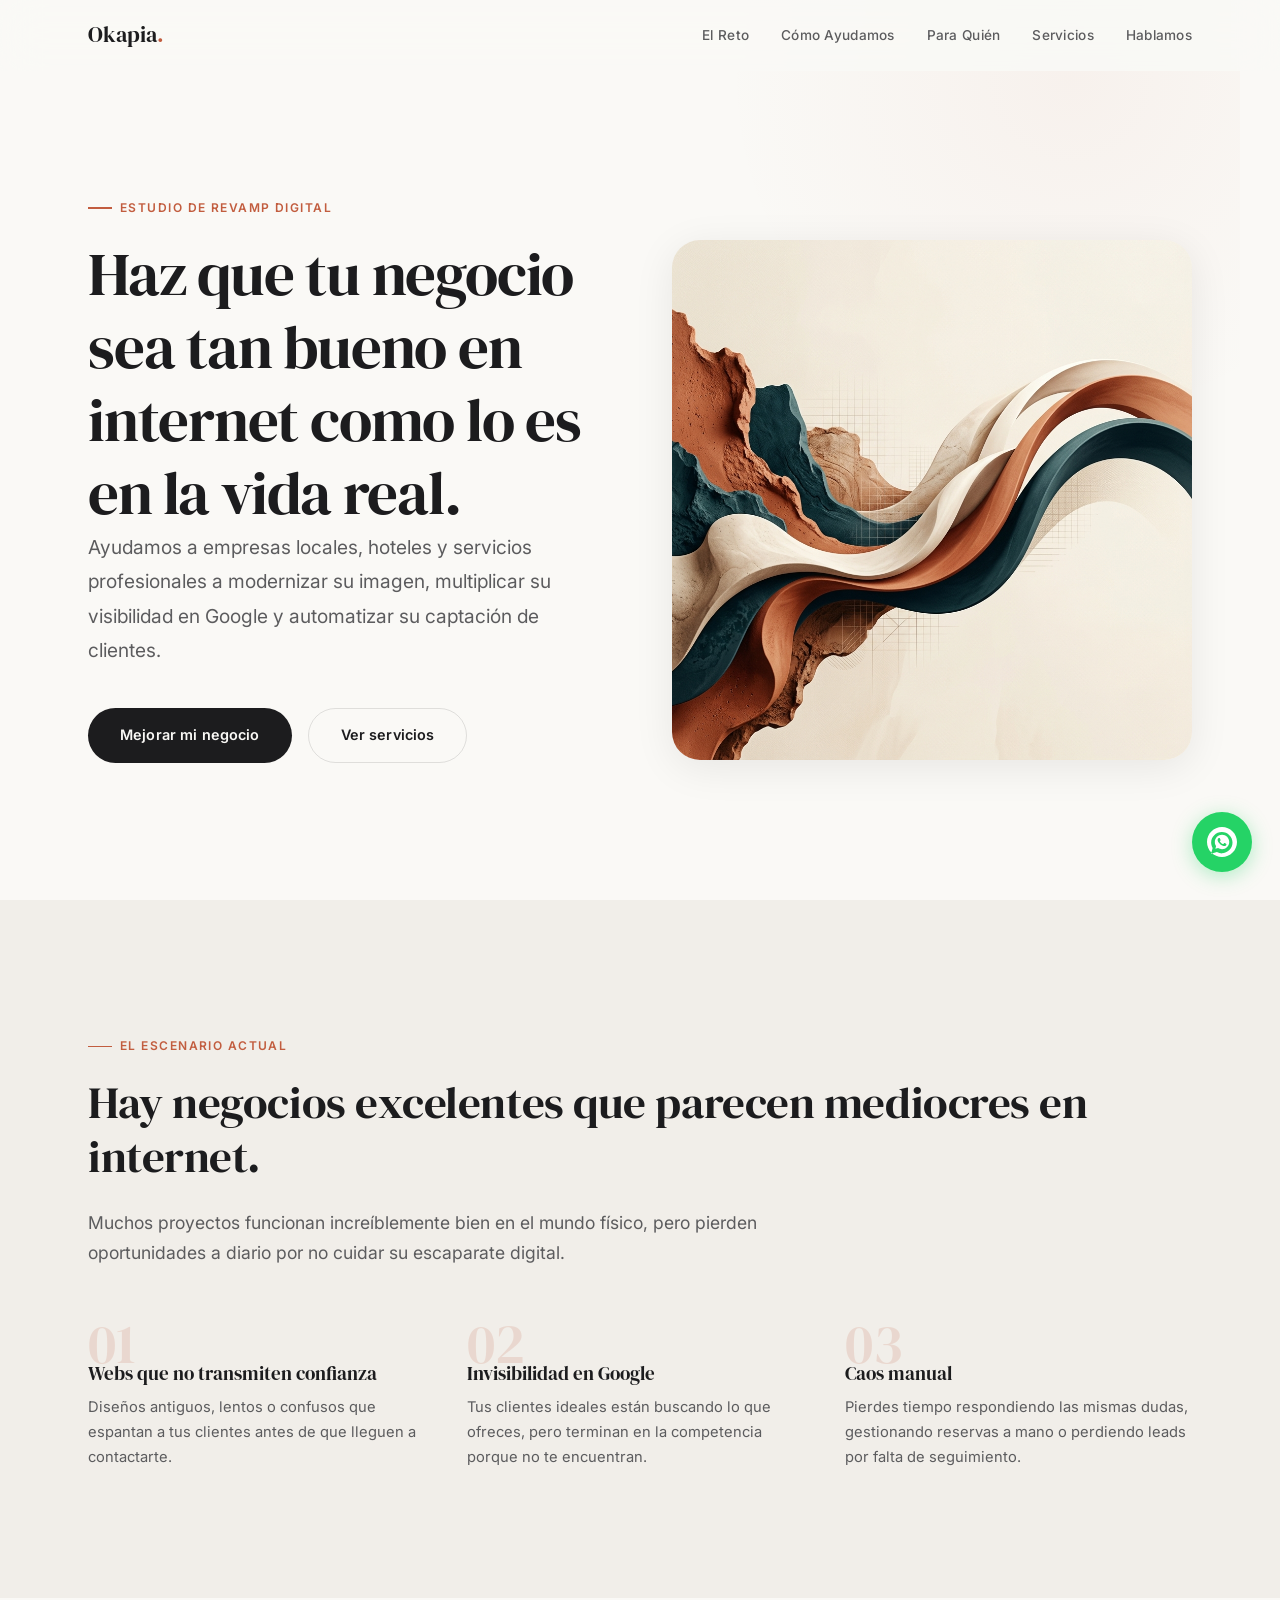
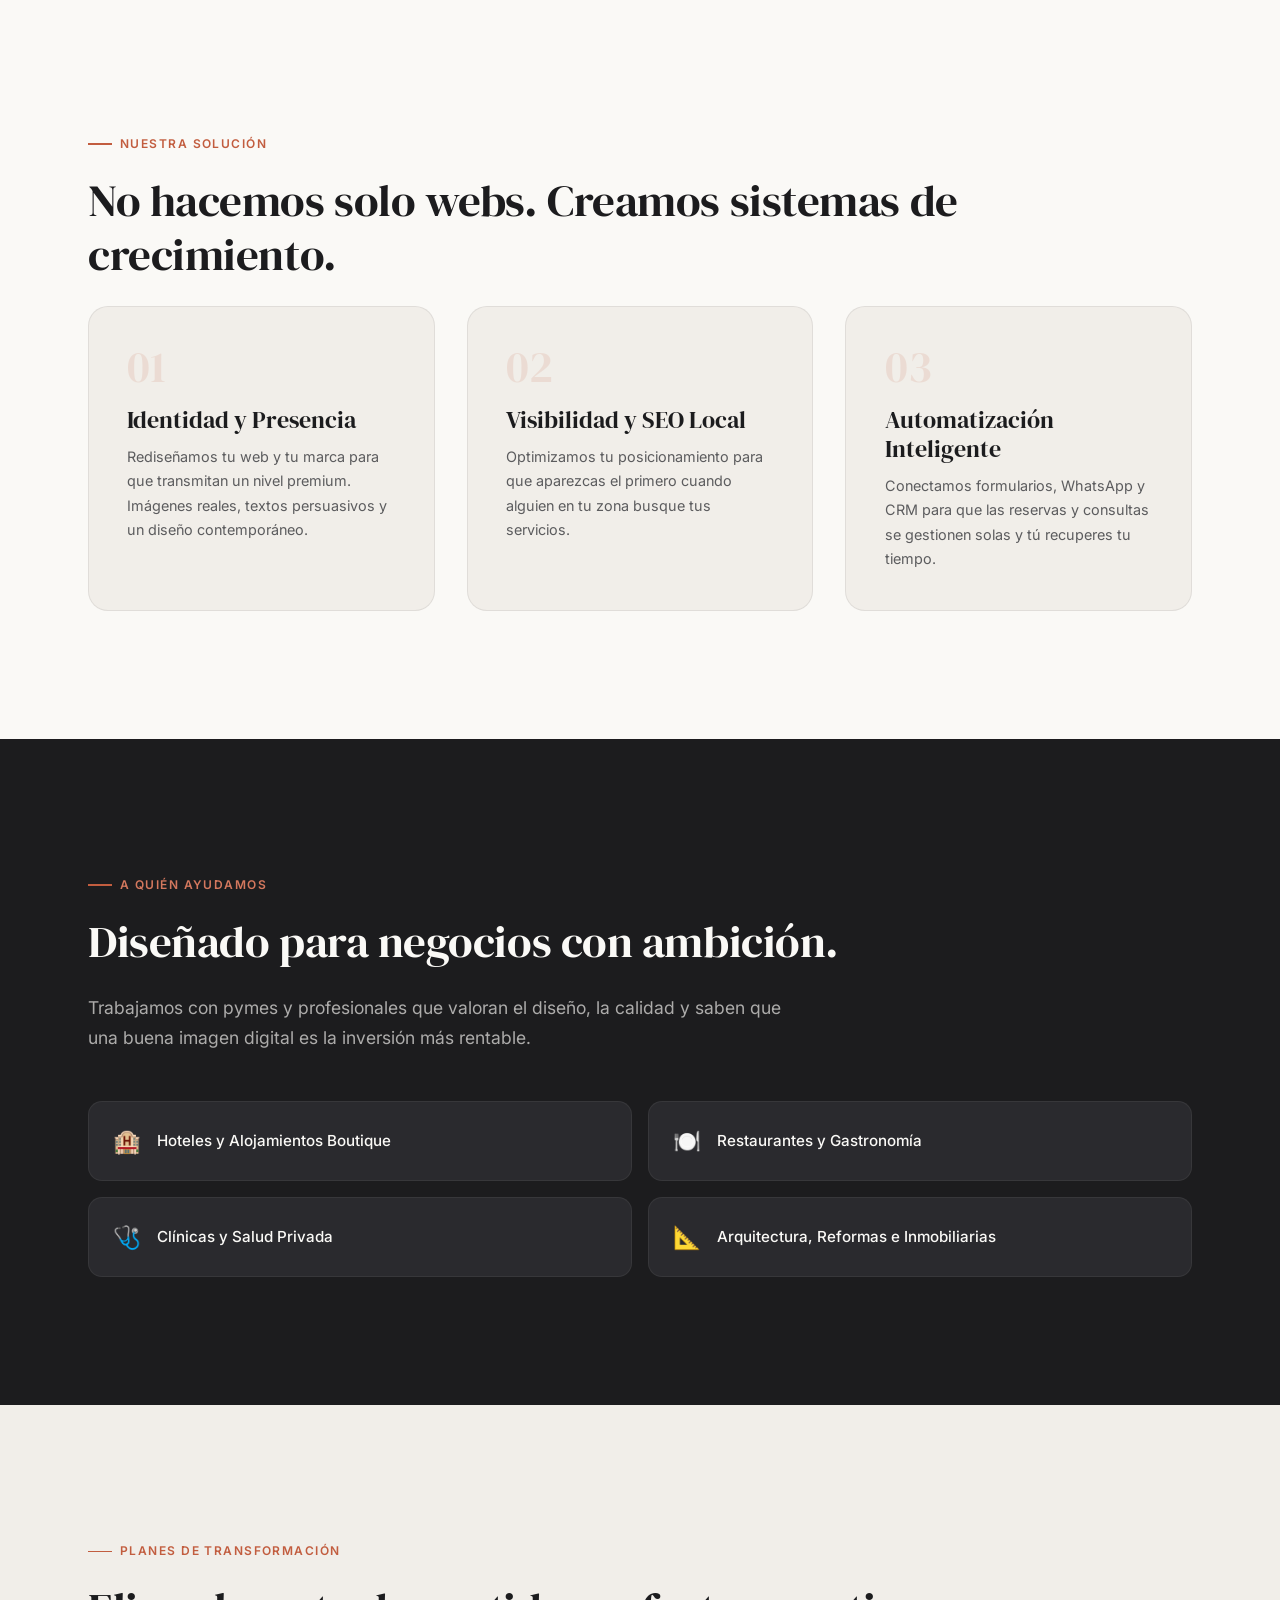
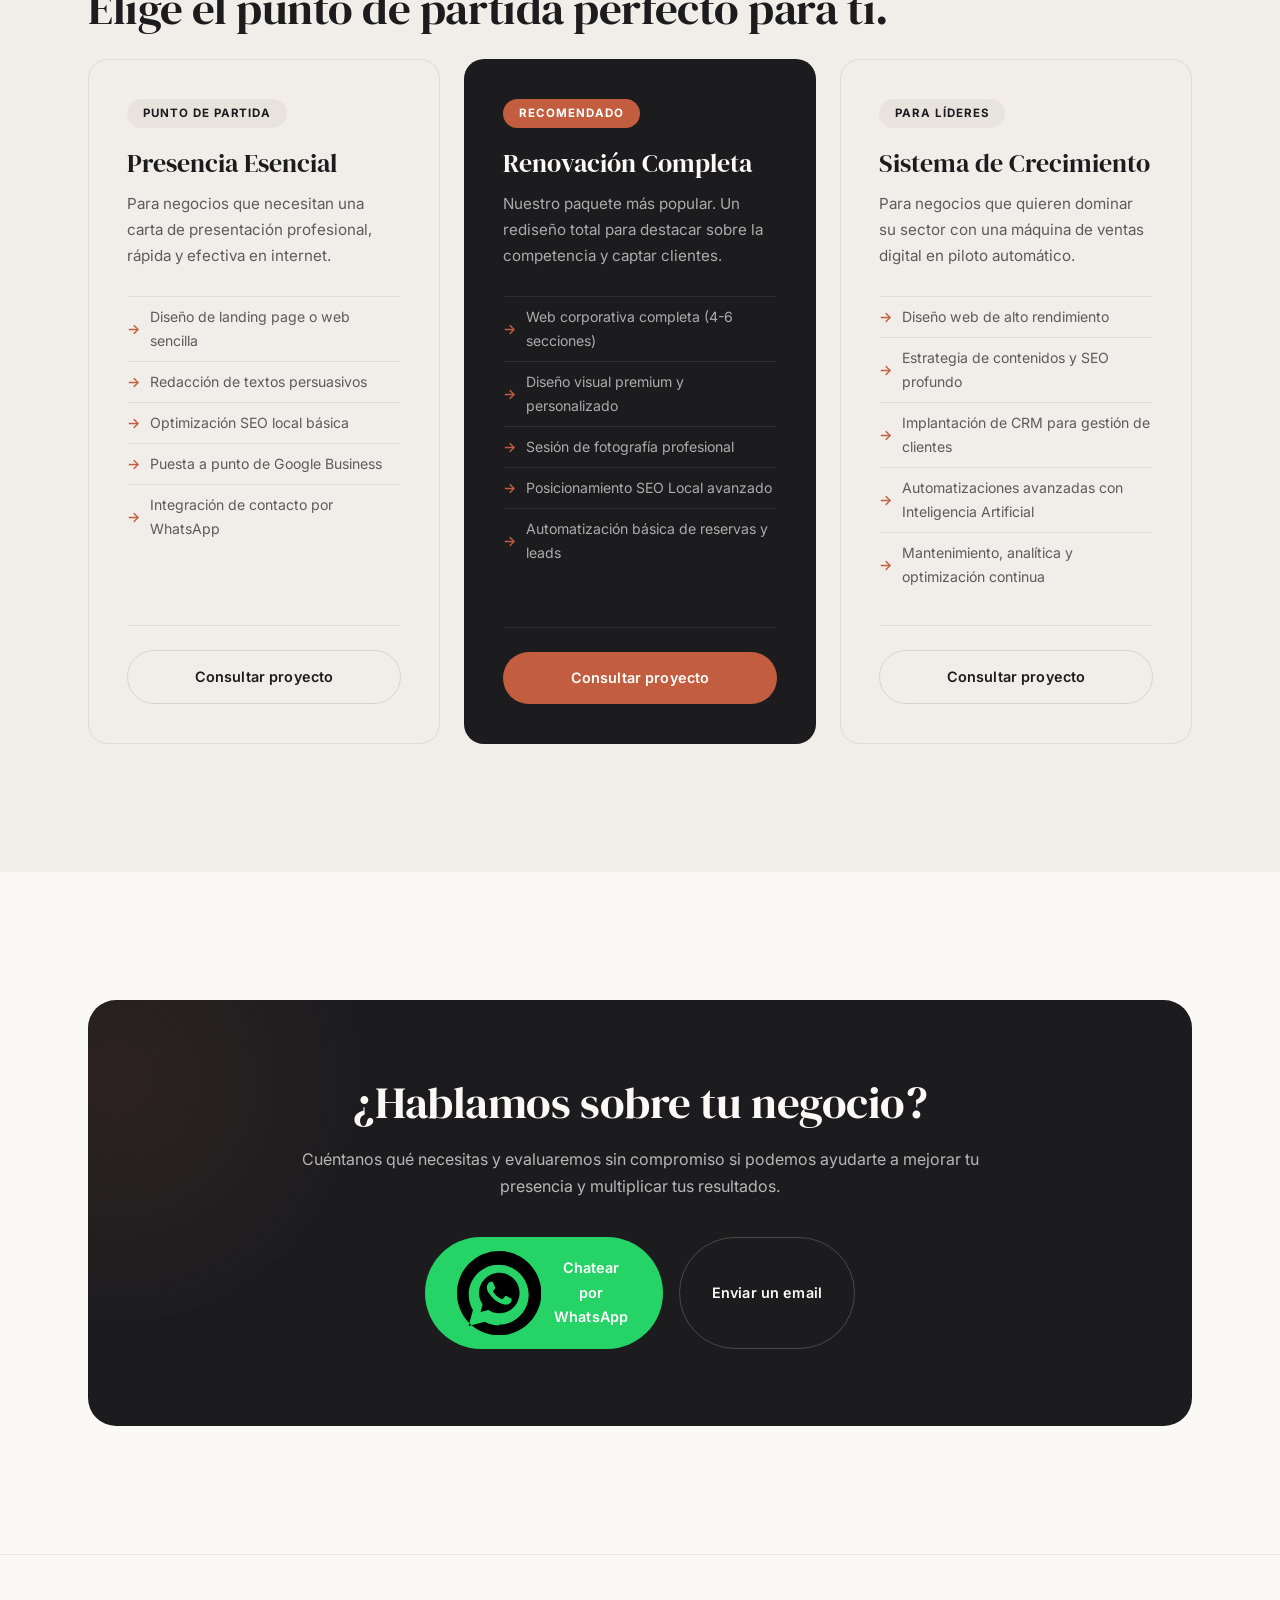
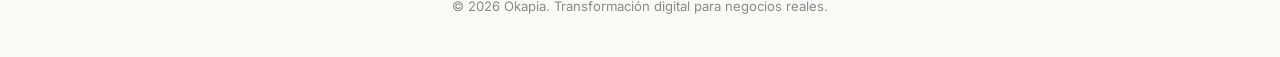
==== commit 682146ca: "Add public landing page (index.html) and rename proposal to propuesta.html" ====
--- a/index.html
+++ b/index.html
@@ -3,8 +3,8 @@
 <head>
 <meta charset="UTF-8">
 <meta name="viewport" content="width=device-width, initial-scale=1.0">
-<title>Okapia · Propuesta de negocio</title>
-<meta name="description" content="Propuesta para crear un estudio boutique de modernización digital para negocios reales.">
+<title>Okapia · Transformación Digital para Negocios Reales</title>
+<meta name="description" content="Rediseñamos la presencia digital de negocios tradicionales, turísticos y de servicios para mejorar su imagen, captación y automatización.">
 <link rel="stylesheet" href="styles.css">
 </head>
 <body>
@@ -12,348 +12,207 @@
 <!-- NAV -->
 <nav class="nav" id="nav">
 <div class="container nav-inner">
-<a href="#hero" class="nav-brand">Okapia<span>.</span></a>
+<a href="#" class="nav-brand">Okapia<span>.</span></a>
 <ul class="nav-links">
-<li><a href="#oportunidad">Oportunidad</a></li>
-<li><a href="#idea">La idea</a></li>
-<li><a href="#equipo">Equipo</a></li>
-<li><a href="#paquetes">Paquetes</a></li>
-<li><a href="#piloto">Fase piloto</a></li>
-<li><a href="#sergio">Para Sergio</a></li>
+<li><a href="#problema">El Reto</a></li>
+<li><a href="#solucion">Cómo Ayudamos</a></li>
+<li><a href="#para-quien">Para Quién</a></li>
+<li><a href="#servicios">Servicios</a></li>
+<li><a href="#contacto">Hablamos</a></li>
 </ul>
 <button class="nav-toggle" aria-label="Menú"><span></span><span></span><span></span></button>
 </div>
 </nav>
 
-<!-- HERO -->
-<section class="hero" id="hero">
-<div class="container">
-<div class="hero-content fade-in">
-<h1>No hacemos webs. Rehacemos la forma en que los negocios se presentan, captan y <em>crecen</em>.</h1>
-<p class="hero-subtitle">Una propuesta para crear un estudio boutique de modernización digital para negocios reales: web, SEO, diseño, fotografía, IA y automatización.</p>
-<div class="hero-actions">
-<a href="#oportunidad" class="btn btn-primary">Ver oportunidad</a>
-<a href="#sergio" class="btn btn-secondary">Propuesta para Sergio</a>
-</div>
-<span class="hero-meta">Documento de trabajo · Nueva línea de negocio · Junio 2026</span>
-</div>
-</div>
-</section>
-
-<!-- OPORTUNIDAD -->
-<section id="oportunidad">
-<div class="container">
-<div class="fade-in">
-<span class="section-label">La oportunidad</span>
-<h2 class="section-title">Hay negocios excelentes que parecen mediocres en internet.</h2>
-<p class="section-intro">Restaurantes, alojamientos, clínicas, comercios, empresas B2B y servicios locales que funcionan bien en el mundo real, pero que pierden oportunidades por tener una web antigua, una imagen desordenada, poca visibilidad en Google o procesos manuales que podrían automatizarse.</p>
-</div>
-<div class="grid-3">
-<div class="card fade-in"><div class="card-icon">⚡</div><h3>Webs obsoletas</h3><p>Diseños antiguos, lentos, poco claros o que no transmiten confianza. La primera impresión digital es pésima.</p></div>
-<div class="card fade-in fade-in-delay-1"><div class="card-icon">🔍</div><h3>Poca visibilidad</h3><p>Negocios difíciles de encontrar, mal posicionados o con presencia local desaprovechada en Google.</p></div>
-<div class="card fade-in fade-in-delay-2"><div class="card-icon">⚙️</div><h3>Procesos manuales</h3><p>Leads sin seguimiento, reservas poco fluidas, formularios inútiles o tareas repetitivas que consumen tiempo.</p></div>
-</div>
-</div>
-</section>
-
-<!-- LA IDEA -->
-<section id="idea" style="background: var(--bg-card);">
-<div class="container">
-<div class="fade-in">
-<span class="section-label">La idea</span>
-<h2 class="section-title">Crear un estudio de revamp digital para negocios con potencial.</h2>
-<p class="section-intro">La idea no es competir como una agencia más de marketing, sino crear un equipo pequeño, ágil y muy orientado a resultados visibles. Un estudio capaz de rediseñar la presencia digital de un negocio, mejorar su captación y automatizar partes clave de su operación.</p>
-</div>
-<div class="callout fade-in">"Hacer que negocios buenos parezcan tan buenos online como lo son en la vida real."</div>
-</div>
-</section>
-
-<!-- PROPUESTA DE VALOR -->
-<section id="valor">
-<div class="container">
-<div class="fade-in">
-<span class="section-label">Propuesta de valor</span>
-<h2 class="section-title">Una oferta completa, pero fácil de entender.</h2>
-</div>
-<div class="grid-3">
-<div class="card fade-in"><div class="card-icon">🌐</div><h3>Web moderna</h3><p>Sitios rápidos, claros, bonitos y preparados para convertir visitas en contactos.</p></div>
-<div class="card fade-in fade-in-delay-1"><div class="card-icon">📍</div><h3>SEO local y visibilidad</h3><p>Optimización para que el negocio aparezca mejor en búsquedas relevantes y en Google Business Profile.</p></div>
-<div class="card fade-in fade-in-delay-2"><div class="card-icon">✦</div><h3>Diseño e identidad</h3><p>Mejora visual de la marca, coherencia gráfica y sensación profesional.</p></div>
-<div class="card fade-in"><div class="card-icon">📷</div><h3>Fotografía y contenido</h3><p>Imágenes reales, cuidadas y comerciales para transmitir confianza.</p></div>
-<div class="card fade-in fade-in-delay-1"><div class="card-icon">🤖</div><h3>IA y automatización</h3><p>Formularios inteligentes, respuestas automáticas, seguimiento de leads, CRM sencillo, emails, reservas y procesos internos.</p></div>
-</div>
-</div>
-</section>
-
-<!-- EQUIPO -->
-<section id="equipo" class="section-dark">
-<div class="container">
-<div class="fade-in">
-<span class="section-label">Equipo potencial</span>
-<h2 class="section-title">Un equipo pequeño, complementario y con capacidad real de ejecución.</h2>
-</div>
-<div class="grid-4 fade-in">
-<div class="card team-card"><div class="team-avatar">C</div><h3>Carlos</h3><p class="team-role">Desarrollo, IA y producto digital</p><p>Aporta experiencia técnica, desarrollo web, automatización, inteligencia artificial, visión de producto y capacidad para convertir ideas en soluciones digitales funcionales.</p></div>
-<div class="card team-card"><div class="team-avatar" style="background:linear-gradient(135deg,var(--accent-petrol),var(--accent-sage))">S</div><h3>Sergio</h3><p class="team-role">Turismo, SEO, B2B y fotografía</p><p>Aporta conocimiento del sector turístico, experiencia en webs y SEO, sensibilidad comercial, fotografía y una red de contactos especialmente valiosa en Levante.</p></div>
-<div class="card team-card"><div class="team-avatar" style="background:linear-gradient(135deg,var(--accent-sage),#5a7a6a)">E</div><h3>Edu</h3><p class="team-role">Diseño y dirección visual</p><p>Aporta criterio gráfico, diseño, identidad visual y capacidad para elevar la percepción premium de cada proyecto.</p></div>
-<div class="card team-card"><div class="team-avatar" style="background:linear-gradient(135deg,#8a6a5e,var(--accent-terracotta))">S</div><h3>Sandra</h3><p class="team-role">Capital, estrategia y negocio</p><p>Podría participar como socia capitalista o apoyo estratégico, ayudando a dar estructura, foco y capacidad inicial al proyecto.</p></div>
-</div>
-<div class="note-box fade-in" style="border-left-color:rgba(255,255,255,0.2);background:rgba(255,255,255,0.04);color:rgba(250,249,246,0.65);">La propuesta inicial no exige constituir una sociedad desde el primer día. La recomendación es empezar con una fase piloto de colaboración.</div>
-</div>
-</section>
-
-<!-- CLIENTES OBJETIVO -->
-<section id="clientes">
-<div class="container">
-<div class="fade-in">
-<span class="section-label">Clientes objetivo</span>
-<h2 class="section-title">Dónde empezar: negocios locales con margen, imagen y necesidad clara.</h2>
-</div>
-<div class="sector-grid fade-in">
-<span class="sector-tag">Hoteles pequeños y alojamientos boutique</span>
-<span class="sector-tag">Casas rurales y villas turísticas</span>
-<span class="sector-tag">Restaurantes y negocios gastronómicos</span>
-<span class="sector-tag">Empresas de experiencias turísticas</span>
-<span class="sector-tag">Clínicas estéticas, dentales o de salud privada</span>
-<span class="sector-tag">Inmobiliarias locales</span>
-<span class="sector-tag">Estudios de arquitectura e interiorismo</span>
-<span class="sector-tag">Empresas de reformas premium</span>
-<span class="sector-tag">Academias y centros formativos</span>
-<span class="sector-tag">Empresas B2B con mala presencia digital</span>
-</div>
-<div class="highlight-box fade-in">
-<h3>Foco inicial recomendado</h3>
-<p>Levante, especialmente negocios turísticos, gastronómicos y servicios premium, aprovechando la red de contactos de Sergio.</p>
-</div>
-</div>
-</section>
-
-<!-- PAQUETES -->
-<section id="paquetes" style="background:var(--bg-card);">
-<div class="container">
-<div class="fade-in">
-<span class="section-label">Paquetes de servicio</span>
-<h2 class="section-title">Tres formas sencillas de vender la transformación.</h2>
-</div>
-<div class="grid-3 fade-in">
-<div class="card pricing-card">
-<span class="pricing-badge">Esencial</span>
-<div class="pricing-name">Revamp Express</div>
-<div class="pricing-price">900 – 1.800 €</div>
-<p class="pricing-desc">Para negocios sin web o con una presencia muy básica.</p>
-<ul class="pricing-features">
-<li>Landing o web sencilla</li>
-<li>Copy comercial</li>
-<li>SEO básico</li>
-<li>Google Business Profile</li>
-<li>Formulario, WhatsApp o reserva</li>
-<li>Analítica básica</li>
-</ul>
-</div>
-<div class="card pricing-card featured">
-<span class="pricing-badge">Recomendado</span>
-<div class="pricing-name">Revamp Pro</div>
-<div class="pricing-price" style="color:var(--accent-terracotta-light);">2.500 – 5.000 €</div>
-<p class="pricing-desc">Para negocios que necesitan una renovación completa y más seria.</p>
-<ul class="pricing-features">
-<li>Web de 4–6 secciones</li>
-<li>Diseño visual más cuidado</li>
-<li>Fotografía profesional</li>
-<li>SEO local</li>
-<li>Automatizaciones básicas</li>
-<li>Preparación para campañas</li>
-</ul>
-</div>
-<div class="card pricing-card">
-<span class="pricing-badge">Premium</span>
-<div class="pricing-name">Growth System</div>
-<div class="pricing-price">5.000 – 10.000 € + mensualidad</div>
-<p class="pricing-desc">Para negocios con potencial de crecimiento y necesidad de sistema comercial.</p>
-<ul class="pricing-features">
-<li>Web premium</li>
-<li>SEO y contenidos</li>
-<li>CRM sencillo</li>
-<li>Automatizaciones con IA</li>
-<li>Captación de leads</li>
-<li>Dashboard básico</li>
-<li>Mantenimiento mensual</li>
-</ul>
-</div>
-</div>
-<div class="callout fade-in">"El objetivo no es vender horas. Es vender claridad, presencia, captación y eficiencia."</div>
-</div>
-</section>
-
-<!-- MODELO DE INGRESOS -->
-<section id="ingresos">
-<div class="container">
-<div class="fade-in">
-<span class="section-label">Modelo de ingresos</span>
-<h2 class="section-title">Un modelo que combine proyectos cerrados y recurrencia.</h2>
-<p class="section-intro">El negocio debería evitar depender solo de proyectos puntuales. La clave será combinar ingresos de setup con servicios mensuales.</p>
-</div>
-<div class="revenue-grid fade-in">
-<div class="revenue-block revenue-project">
-<h4>Ingresos por proyecto</h4>
-<ul><li>Diseño y desarrollo web</li><li>Fotografía</li><li>Identidad visual</li><li>SEO inicial</li><li>Automatizaciones</li></ul>
-</div>
-<div class="revenue-block revenue-recurring">
-<h4>Ingresos recurrentes</h4>
-<ul><li>Mantenimiento web</li><li>SEO mensual</li><li>Contenidos</li><li>Automatizaciones</li><li>Analítica y soporte</li><li>Mejoras continuas</li></ul>
-</div>
-</div>
-<div class="highlight-box fade-in"><h3>Objetivo inicial</h3><p>Cerrar 3 clientes piloto en 3 meses para validar precio, proceso, roles y rentabilidad.</p></div>
-</div>
-</section>
-
-<!-- FORTALEZAS -->
-<section id="fortalezas" style="background:var(--bg-card);">
-<div class="container">
-<div class="fade-in">
-<span class="section-label">Fortalezas</span>
-<h2 class="section-title">Puntos fuertes de la oportunidad.</h2>
-</div>
-<div class="strength-grid fade-in">
-<div class="strength-item"><span class="strength-check">✓</span>Equipo complementario con perfiles que se refuerzan</div>
-<div class="strength-item"><span class="strength-check">✓</span>Contactos reales en Levante</div>
-<div class="strength-item"><span class="strength-check">✓</span>Capacidad técnica y creativa combinada</div>
-<div class="strength-item"><span class="strength-check">✓</span>Mercado amplio con necesidad fácil de detectar</div>
-<div class="strength-item"><span class="strength-check">✓</span>Ticket medio superior al de una web básica</div>
-<div class="strength-item"><span class="strength-check">✓</span>Posibilidad de ingresos recurrentes</div>
-<div class="strength-item"><span class="strength-check">✓</span>Diferenciación mediante IA y automatización</div>
-<div class="strength-item"><span class="strength-check">✓</span>Buena entrada en sectores turísticos y premium</div>
-<div class="strength-item"><span class="strength-check">✓</span>Posibilidad de construir una marca con personalidad</div>
-<div class="strength-item"><span class="strength-check">✓</span>Modelo escalable si se valida bien desde el inicio</div>
-</div>
-</div>
-</section>
-
-<!-- RIESGOS -->
-<section id="riesgos">
-<div class="container">
-<div class="fade-in">
-<span class="section-label">Debilidades y riesgos</span>
-<h2 class="section-title">Lo que hay que mirar de frente.</h2>
-</div>
-<div class="grid-3 fade-in">
-<div class="card risk-card"><span class="risk-number">Riesgo 01</span><h3>Mercado saturado</h3><p>Hay muchas agencias y freelancers haciendo webs. Habrá que diferenciarse por enfoque, calidad, proceso y discurso.</p></div>
-<div class="card risk-card"><span class="risk-number">Riesgo 02</span><h3>Poca cultura digital</h3><p>Algunas pymes no entienden el valor o comparan solo por precio. El discurso debe ser muy claro.</p></div>
-<div class="card risk-card"><span class="risk-number">Riesgo 03</span><h3>Dispersión inicial</h3><p>Si se ofrecen demasiadas cosas desde el inicio, el proyecto puede perder foco y capacidad de entrega.</p></div>
-<div class="card risk-card"><span class="risk-number">Riesgo 04</span><h3>Falta de estructura comercial</h3><p>Los contactos ayudan, pero harán falta procesos de venta, seguimiento y propuesta.</p></div>
-<div class="card risk-card"><span class="risk-number">Riesgo 05</span><h3>Dependencia de personas</h3><p>Si cada proyecto depende demasiado de uno de los socios, será difícil escalar.</p></div>
-<div class="card risk-card"><span class="risk-number">Riesgo 06</span><h3>Confusión societaria</h3><p>Meter socios demasiado pronto puede complicar el proyecto antes de validar ventas reales.</p></div>
-</div>
-<div class="note-box fade-in">La recomendación es validar antes de formalizar.</div>
-</div>
-</section>
-
-<!-- FASE PILOTO -->
-<section id="piloto" class="section-dark">
-<div class="container">
-<div class="fade-in">
-<span class="section-label">Fase piloto</span>
-<h2 class="section-title">Propuesta: probar antes de construir demasiado.</h2>
-</div>
-<div class="timeline fade-in">
-<div class="timeline-item"><div class="timeline-dot">01</div><span class="timeline-phase">Días 1–15 · Definición</span><h3>Preparar el terreno</h3>
-<ul class="timeline-list"><li>Elegir nombre provisional</li><li>Crear landing propia</li><li>Definir paquetes</li><li>Preparar portfolio o demos</li><li>Crear lista de 30 negocios objetivo</li></ul></div>
-<div class="timeline-item"><div class="timeline-dot">02</div><span class="timeline-phase">Días 16–45 · Prospección</span><h3>Abrir conversaciones</h3>
-<ul class="timeline-list"><li>Contactar negocios de la red de Sergio</li><li>Auditar webs antiguas</li><li>Preparar propuestas personalizadas</li><li>Ofrecer 3 pilotos con precio atractivo pero no regalado</li></ul></div>
-<div class="timeline-item"><div class="timeline-dot">03</div><span class="timeline-phase">Días 46–75 · Ejecución</span><h3>Entregar y aprender</h3>
-<ul class="timeline-list"><li>Ejecutar 1–3 proyectos</li><li>Medir tiempos reales</li><li>Ajustar precios</li><li>Documentar proceso</li><li>Crear casos de estudio</li></ul></div>
-<div class="timeline-item"><div class="timeline-dot">04</div><span class="timeline-phase">Días 76–90 · Decisión</span><h3>Evaluar y decidir</h3>
-<ul class="timeline-list"><li>Revisar ventas y margen</li><li>Revisar química del equipo</li><li>Decidir si crear marca formal, sociedad o colaboración estable</li></ul></div>
-</div>
-</div>
-</section>
-
-<!-- ACCIONES -->
-<section id="acciones">
-<div class="container">
-<div class="fade-in">
-<span class="section-label">Acciones inmediatas</span>
-<h2 class="section-title">Qué habría que hacer ahora.</h2>
-</div>
-<ul class="checklist fade-in">
-<li>Elegir 3 posibles nombres</li>
-<li>Comprar dominio si hay uno claro</li>
-<li>Crear una landing comercial</li>
-<li>Preparar una demo de web para negocio turístico</li>
-<li>Crear una auditoría tipo de "web mejorable"</li>
-<li>Listar 30 negocios de Levante</li>
-<li>Definir un email o mensaje de prospección</li>
-<li>Preparar una oferta piloto</li>
-<li>Acordar reparto económico por proyecto</li>
-<li>Revisar herramientas necesarias</li>
-<li>Definir proceso de entrega</li>
-</ul>
-</div>
-</section>
-
-<!-- SERGIO -->
-<section id="sergio">
-<div class="container">
-<div class="fade-in">
-<div class="sergio-highlight">
-<span class="section-label" style="color:rgba(255,255,255,0.5);">Propuesta para Sergio</span>
-<h2>Sergio: por qué tiene sentido hablar de esto contigo.</h2>
-<p>La idea tiene sentido especialmente contigo porque une tres cosas: conocimiento del sector turístico, capacidad de detectar oportunidades digitales y acceso a contactos reales. No se trata solo de vender webs, sino de abrir conversaciones con negocios que ya tienen actividad, pero necesitan una presencia digital más profesional.</p>
-<div class="sergio-roles">
-<span class="sergio-role">Detectar oportunidades</span>
-<span class="sergio-role">Abrir puertas</span>
-<span class="sergio-role">SEO y fotografía</span>
-<span class="sergio-role">Visión B2B</span>
-</div>
-<h3 style="margin-top:40px;">Propuesta inicial</h3>
-<p>Empezar con una fase piloto de tres meses, sin crear sociedad todavía, buscando 2 o 3 clientes reales. Si funciona, se decide cómo formalizar la estructura.</p>
-</div>
-</div>
-</div>
-</section>
-
-<!-- NOMBRES -->
-<section id="nombres" style="background:var(--bg-card);">
-<div class="container">
-<div class="fade-in">
-<span class="section-label">Ideas de nombre</span>
-<h2 class="section-title">Territorios de marca posibles.</h2>
-</div>
-<div class="grid-3 fade-in">
-<div class="card name-card favorite" style="position:relative;"><h3>Savia</h3><p>Inteligencia, vida, crecimiento y raíz. Tiene IA integrada de forma natural.</p></div>
-<div class="card name-card favorite" style="position:relative;"><h3>Okapi</h3><p>Animal raro, elegante y memorable. Buena opción para una marca visualmente fuerte.</p></div>
-<div class="card name-card favorite" style="position:relative;"><h3>Caldera</h3><p>Energía, transformación, calor mediterráneo y fuerza.</p></div>
-<div class="card name-card"><h3>Kairos</h3><p>El momento oportuno. Buen concepto para negocios que necesitan cambiar ahora.</p></div>
-<div class="card name-card"><h3>Oryx</h3><p>Corto, fuerte, exótico y premium.</p></div>
-<div class="card name-card"><h3>Atria</h3><p>Tecnológico, elegante y flexible.</p></div>
-<div class="card name-card"><h3>Revampa</h3><p>Directo, cercano y conectado con la idea de revamp.</p></div>
-<div class="card name-card"><h3>Narval</h3><p>Diferente, visual y con personalidad.</p></div>
-<div class="card name-card"><h3>Maia</h3><p>Suave, mediterráneo, femenino y con IA integrada.</p></div>
-</div>
-<div class="note-box fade-in" style="margin-top:32px;">
-<strong>Favoritos:</strong> Savia (opción más elegante y orgánica), Okapi (opción más diferencial y memorable), Caldera (opción más potente y mediterránea).
-</div>
-</div>
-</section>
-
-<!-- CIERRE / CTA -->
-<section class="cta-section" id="cierre">
-<div class="container">
-<div class="fade-in">
-<span class="section-label" style="justify-content:center;">Siguiente paso</span>
-<h2>Una idea pequeña, pero con potencial de convertirse en algo serio.</h2>
-<p class="section-intro" style="margin:0 auto 20px;text-align:center;">Este proyecto puede empezar como una colaboración ligera y convertirse en un estudio con marca propia, procesos claros y clientes recurrentes. La clave será no sobredimensionarlo al inicio: validar, vender, ejecutar bien y decidir después.</p>
-<p class="text-secondary" style="text-align:center;margin:0 auto 40px;font-size:1.1rem;font-family:var(--font-display);font-style:italic;">Hablemos, elijamos un primer nicho y busquemos los tres primeros clientes.</p>
-<a href="#sergio" class="btn btn-accent">Preparar fase piloto</a>
-</div>
-</div>
+<!-- HERO SPLIT -->
+<section class="hero-split container" id="hero">
+  <div class="hero-content fade-in">
+    <span class="section-label">Estudio de Revamp Digital</span>
+    <h1>Haz que tu negocio sea tan bueno en internet como lo es en la vida real.</h1>
+    <p class="hero-subtitle">Ayudamos a empresas locales, hoteles y servicios profesionales a modernizar su imagen, multiplicar su visibilidad en Google y automatizar su captación de clientes.</p>
+    <div class="hero-actions">
+      <a href="#contacto" class="btn btn-primary">Mejorar mi negocio</a>
+      <a href="#servicios" class="btn btn-secondary">Ver servicios</a>
+    </div>
+  </div>
+  <div class="hero-image-wrap fade-in fade-in-delay-2">
+    <img src="hero.png" alt="Okapia Transformación Digital - Concepto Abstracto">
+  </div>
+</section>
+
+<!-- PAIN POINTS -->
+<section id="problema" style="background: var(--bg-card);">
+  <div class="container">
+    <div class="fade-in">
+      <span class="section-label">El Escenario Actual</span>
+      <h2 class="section-title">Hay negocios excelentes que parecen mediocres en internet.</h2>
+      <p class="section-intro">Muchos proyectos funcionan increíblemente bien en el mundo físico, pero pierden oportunidades a diario por no cuidar su escaparate digital.</p>
+    </div>
+    
+    <div class="pain-grid">
+      <div class="pain-item fade-in">
+        <div class="pain-number">01</div>
+        <h3>Webs que no transmiten confianza</h3>
+        <p>Diseños antiguos, lentos o confusos que espantan a tus clientes antes de que lleguen a contactarte.</p>
+      </div>
+      <div class="pain-item fade-in fade-in-delay-1">
+        <div class="pain-number">02</div>
+        <h3>Invisibilidad en Google</h3>
+        <p>Tus clientes ideales están buscando lo que ofreces, pero terminan en la competencia porque no te encuentran.</p>
+      </div>
+      <div class="pain-item fade-in fade-in-delay-2">
+        <div class="pain-number">03</div>
+        <h3>Caos manual</h3>
+        <p>Pierdes tiempo respondiendo las mismas dudas, gestionando reservas a mano o perdiendo leads por falta de seguimiento.</p>
+      </div>
+    </div>
+  </div>
+</section>
+
+<!-- SOLUCIÓN / PROCESO -->
+<section id="solucion">
+  <div class="container">
+    <div class="fade-in">
+      <span class="section-label">Nuestra Solución</span>
+      <h2 class="section-title">No hacemos solo webs. Creamos sistemas de crecimiento.</h2>
+    </div>
+    
+    <div class="process-grid">
+      <div class="process-step fade-in">
+        <h3>Identidad y Presencia</h3>
+        <p>Rediseñamos tu web y tu marca para que transmitan un nivel premium. Imágenes reales, textos persuasivos y un diseño contemporáneo.</p>
+      </div>
+      <div class="process-step fade-in fade-in-delay-1">
+        <h3>Visibilidad y SEO Local</h3>
+        <p>Optimizamos tu posicionamiento para que aparezcas el primero cuando alguien en tu zona busque tus servicios.</p>
+      </div>
+      <div class="process-step fade-in fade-in-delay-2">
+        <h3>Automatización Inteligente</h3>
+        <p>Conectamos formularios, WhatsApp y CRM para que las reservas y consultas se gestionen solas y tú recuperes tu tiempo.</p>
+      </div>
+    </div>
+  </div>
+</section>
+
+<!-- PARA QUIÉN -->
+<section id="para-quien" style="background: var(--bg-dark); color: var(--text-on-dark);">
+  <div class="container">
+    <div class="fade-in">
+      <span class="section-label" style="color: var(--accent-terracotta-light);">A quién ayudamos</span>
+      <h2 class="section-title" style="color: var(--text-on-dark);">Diseñado para negocios con ambición.</h2>
+      <p class="section-intro" style="color: rgba(250,249,246,0.65);">Trabajamos con pymes y profesionales que valoran el diseño, la calidad y saben que una buena imagen digital es la inversión más rentable.</p>
+    </div>
+    
+    <div class="audience-grid fade-in">
+      <div class="audience-item" style="background: var(--bg-dark-card); border-color: rgba(255,255,255,0.06); color: var(--text-on-dark);">
+        <span class="audience-icon">🏨</span> Hoteles y Alojamientos Boutique
+      </div>
+      <div class="audience-item" style="background: var(--bg-dark-card); border-color: rgba(255,255,255,0.06); color: var(--text-on-dark);">
+        <span class="audience-icon">🍽️</span> Restaurantes y Gastronomía
+      </div>
+      <div class="audience-item" style="background: var(--bg-dark-card); border-color: rgba(255,255,255,0.06); color: var(--text-on-dark);">
+        <span class="audience-icon">🩺</span> Clínicas y Salud Privada
+      </div>
+      <div class="audience-item" style="background: var(--bg-dark-card); border-color: rgba(255,255,255,0.06); color: var(--text-on-dark);">
+        <span class="audience-icon">📐</span> Arquitectura, Reformas e Inmobiliarias
+      </div>
+    </div>
+  </div>
+</section>
+
+<!-- SERVICIOS PÚBLICOS (Sin precio) -->
+<section id="servicios" style="background: var(--bg-card);">
+  <div class="container">
+    <div class="fade-in">
+      <span class="section-label">Planes de Transformación</span>
+      <h2 class="section-title">Elige el punto de partida perfecto para ti.</h2>
+    </div>
+    
+    <div class="grid-3 fade-in">
+      
+      <!-- Express -->
+      <div class="pub-pricing-card">
+        <span class="pub-pricing-tag">Punto de Partida</span>
+        <h3 class="pub-pricing-name">Presencia Esencial</h3>
+        <p class="pub-pricing-desc">Para negocios que necesitan una carta de presentación profesional, rápida y efectiva en internet.</p>
+        <ul class="pricing-features">
+          <li>Diseño de landing page o web sencilla</li>
+          <li>Redacción de textos persuasivos</li>
+          <li>Optimización SEO local básica</li>
+          <li>Puesta a punto de Google Business</li>
+          <li>Integración de contacto por WhatsApp</li>
+        </ul>
+        <div class="pub-pricing-cta">
+          <a href="#contacto" class="btn btn-secondary" style="width: 100%; justify-content: center;">Consultar proyecto</a>
+        </div>
+      </div>
+      
+      <!-- Pro (Featured) -->
+      <div class="pub-pricing-card pub-featured">
+        <span class="pub-pricing-tag">Recomendado</span>
+        <h3 class="pub-pricing-name">Renovación Completa</h3>
+        <p class="pub-pricing-desc">Nuestro paquete más popular. Un rediseño total para destacar sobre la competencia y captar clientes.</p>
+        <ul class="pricing-features">
+          <li>Web corporativa completa (4-6 secciones)</li>
+          <li>Diseño visual premium y personalizado</li>
+          <li>Sesión de fotografía profesional</li>
+          <li>Posicionamiento SEO Local avanzado</li>
+          <li>Automatización básica de reservas y leads</li>
+        </ul>
+        <div class="pub-pricing-cta">
+          <a href="#contacto" class="btn btn-accent" style="width: 100%; justify-content: center;">Consultar proyecto</a>
+        </div>
+      </div>
+      
+      <!-- Growth -->
+      <div class="pub-pricing-card">
+        <span class="pub-pricing-tag">Para Líderes</span>
+        <h3 class="pub-pricing-name">Sistema de Crecimiento</h3>
+        <p class="pub-pricing-desc">Para negocios que quieren dominar su sector con una máquina de ventas digital en piloto automático.</p>
+        <ul class="pricing-features">
+          <li>Diseño web de alto rendimiento</li>
+          <li>Estrategia de contenidos y SEO profundo</li>
+          <li>Implantación de CRM para gestión de clientes</li>
+          <li>Automatizaciones avanzadas con Inteligencia Artificial</li>
+          <li>Mantenimiento, analítica y optimización continua</li>
+        </ul>
+        <div class="pub-pricing-cta">
+          <a href="#contacto" class="btn btn-secondary" style="width: 100%; justify-content: center;">Consultar proyecto</a>
+        </div>
+      </div>
+      
+    </div>
+  </div>
+</section>
+
+<!-- CONTACTO -->
+<section id="contacto">
+  <div class="container fade-in">
+    <div class="contact-box">
+      <h2>¿Hablamos sobre tu negocio?</h2>
+      <p>Cuéntanos qué necesitas y evaluaremos sin compromiso si podemos ayudarte a mejorar tu presencia y multiplicar tus resultados.</p>
+      <div class="contact-actions">
+        <a href="https://wa.me/34000000000" class="btn btn-whatsapp" target="_blank" rel="noopener">
+          <svg viewBox="0 0 24 24"><path d="M12.031 6.172c-3.181 0-5.767 2.586-5.768 5.766-.001 1.298.38 2.27 1.019 3.287l-.582 2.128 2.182-.573c.978.58 1.911.928 3.145.929 3.178 0 5.767-2.587 5.768-5.766.001-3.187-2.575-5.77-5.764-5.771zm3.392 8.244c-.144.405-.837.774-1.17.824-.299.045-.677.063-1.092-.069-.252-.08-.575-.187-.988-.365-1.739-.751-2.874-2.502-2.961-2.614-.087-.112-.708-.94-.708-1.793s.448-1.273.607-1.446c.159-.173.346-.217.462-.217l.332.006c.106.005.249-.04.39.298.144.347.491 1.2.534 1.287.043.087.072.188.014.304-.058.116-.087.188-.173.289l-.26.304c-.087.086-.177.18-.076.354.101.174.449.741.964 1.201.662.591 1.221.774 1.394.86s.274.072.376-.043c.101-.116.433-.506.549-.68.116-.173.231-.145.39-.087s1.011.477 1.184.564.289.13.332.202c.045.072.045.419-.099.824zm-3.423-14.416c-6.627 0-12 5.373-12 12s5.373 12 12 12 12-5.373 12-12-5.373-12-12-12zm.082 21.166c-1.464 0-2.898-.372-4.157-1.077l-4.638 1.217 1.241-4.526c-.783-1.294-1.198-2.793-1.198-4.343.001-4.707 3.83-8.536 8.536-8.536 4.706 0 8.536 3.829 8.536 8.536s-3.83 8.536-8.536 8.536z"/></svg>
+          Chatear por WhatsApp
+        </a>
+        <a href="mailto:hola@okapia.com" class="btn btn-secondary" style="border-color: rgba(250,249,246,0.2); color: var(--text-on-dark);">Enviar un email</a>
+      </div>
+    </div>
+  </div>
 </section>
 
 <!-- FOOTER -->
 <footer class="footer">
 <div class="container">
-<p>Okapia · Documento de trabajo · Junio 2026 · Propuesta confidencial</p>
+<p>&copy; 2026 Okapia. Transformación digital para negocios reales.</p>
 </div>
 </footer>
+
+<!-- WHATSAPP FLOATING CTA -->
+<a href="https://wa.me/34000000000" class="whatsapp-float" target="_blank" rel="noopener" aria-label="Contactar por WhatsApp">
+  <svg viewBox="0 0 24 24"><path d="M12.031 6.172c-3.181 0-5.767 2.586-5.768 5.766-.001 1.298.38 2.27 1.019 3.287l-.582 2.128 2.182-.573c.978.58 1.911.928 3.145.929 3.178 0 5.767-2.587 5.768-5.766.001-3.187-2.575-5.77-5.764-5.771zm3.392 8.244c-.144.405-.837.774-1.17.824-.299.045-.677.063-1.092-.069-.252-.08-.575-.187-.988-.365-1.739-.751-2.874-2.502-2.961-2.614-.087-.112-.708-.94-.708-1.793s.448-1.273.607-1.446c.159-.173.346-.217.462-.217l.332.006c.106.005.249-.04.39.298.144.347.491 1.2.534 1.287.043.087.072.188.014.304-.058.116-.087.188-.173.289l-.26.304c-.087.086-.177.18-.076.354.101.174.449.741.964 1.201.662.591 1.221.774 1.394.86s.274.072.376-.043c.101-.116.433-.506.549-.68.116-.173.231-.145.39-.087s1.011.477 1.184.564.289.13.332.202c.045.072.045.419-.099.824zm-3.423-14.416c-6.627 0-12 5.373-12 12s5.373 12 12 12 12-5.373 12-12-5.373-12-12-12zm.082 21.166c-1.464 0-2.898-.372-4.157-1.077l-4.638 1.217 1.241-4.526c-.783-1.294-1.198-2.793-1.198-4.343.001-4.707 3.83-8.536 8.536-8.536 4.706 0 8.536 3.829 8.536 8.536s-3.83 8.536-8.536 8.536z"/></svg>
+</a>
 
 <script src="script.js"></script>
 </body>
--- a/styles.css
+++ b/styles.css
@@ -470,3 +470,168 @@
   h1 { font-size: 2rem; }
   .callout { font-size: 1.15rem; }
 }
+
+/* =============================================
+   PUBLIC PAGE — Additional Styles
+   ============================================= */
+
+/* --- Hero Split Layout --- */
+.hero-split {
+  min-height: 100vh; display: grid;
+  grid-template-columns: 1fr 1fr; align-items: center;
+  gap: clamp(40px, 5vw, 80px); padding-top: 100px;
+  position: relative; overflow: hidden;
+}
+.hero-split .hero-content { max-width: 600px; z-index: 1; }
+.hero-image-wrap {
+  position: relative; display: flex; align-items: center;
+  justify-content: center; z-index: 1;
+}
+.hero-image-wrap img {
+  width: 100%; max-width: 520px; border-radius: var(--radius-xl);
+  box-shadow: var(--shadow-lg);
+  animation: heroFloat 6s ease-in-out infinite;
+}
+@keyframes heroFloat {
+  0%, 100% { transform: translateY(0); }
+  50% { transform: translateY(-12px); }
+}
+.hero-split::before {
+  content: ''; position: absolute; top: -30%; right: -15%;
+  width: 700px; height: 700px; border-radius: 50%;
+  background: radial-gradient(circle, rgba(194,93,63,0.05) 0%, transparent 70%);
+  pointer-events: none;
+}
+
+/* --- Pain Points --- */
+.pain-grid { display: grid; grid-template-columns: repeat(3, 1fr); gap: 32px; }
+.pain-item { position: relative; padding-left: 0; }
+.pain-number {
+  font-family: var(--font-display); font-size: 3.5rem;
+  color: var(--accent-terracotta); opacity: 0.15; line-height: 1;
+  margin-bottom: -10px;
+}
+.pain-item h3 { margin-bottom: 10px; font-size: 1.2rem; }
+.pain-item p { font-size: 0.92rem; color: var(--text-secondary); }
+
+/* --- For-Who Tags (enhanced) --- */
+.audience-grid {
+  display: grid; grid-template-columns: repeat(2, 1fr); gap: 16px;
+}
+.audience-item {
+  display: flex; align-items: center; gap: 16px;
+  padding: 20px 24px; border-radius: var(--radius-md);
+  background: var(--bg-card); border: 1px solid var(--border-light);
+  transition: var(--transition-base); font-size: 0.95rem; font-weight: 500;
+}
+.audience-item:hover {
+  background: var(--text-primary); color: var(--bg-main);
+  transform: translateX(6px); border-color: transparent;
+}
+.audience-icon { font-size: 1.4rem; flex-shrink: 0; }
+
+/* --- Process Steps --- */
+.process-grid { display: grid; grid-template-columns: repeat(3, 1fr); gap: 32px; counter-reset: process; }
+.process-step {
+  position: relative; padding: clamp(28px, 3vw, 40px);
+  background: var(--bg-card); border-radius: var(--radius-lg);
+  border: 1px solid var(--border-light); transition: var(--transition-base);
+  counter-increment: process;
+}
+.process-step:hover { transform: translateY(-4px); box-shadow: var(--shadow-hover); }
+.process-step::before {
+  content: counter(process, decimal-leading-zero);
+  font-family: var(--font-display); font-size: 2.8rem;
+  color: var(--accent-terracotta); opacity: 0.12; line-height: 1;
+  display: block; margin-bottom: 16px;
+}
+.process-step h3 { margin-bottom: 10px; }
+.process-step p { font-size: 0.9rem; color: var(--text-secondary); }
+.process-connector {
+  display: none; /* future: arrow between steps */
+}
+
+/* --- Public Pricing (no prices) --- */
+.pub-pricing-card {
+  background: var(--bg-card); border-radius: var(--radius-lg);
+  padding: clamp(32px, 3vw, 48px); border: 1px solid var(--border-light);
+  transition: var(--transition-base); position: relative; overflow: hidden;
+  display: flex; flex-direction: column;
+}
+.pub-pricing-card:hover { transform: translateY(-4px); box-shadow: var(--shadow-hover); }
+.pub-pricing-card.pub-featured {
+  background: var(--bg-dark); color: var(--text-on-dark); border-color: transparent;
+}
+.pub-pricing-card.pub-featured p { color: rgba(250,249,246,0.65); }
+.pub-pricing-card.pub-featured .pricing-features li {
+  color: rgba(250,249,246,0.65); border-top-color: rgba(255,255,255,0.08);
+}
+.pub-pricing-card.pub-featured .pub-pricing-tag {
+  background: var(--accent-terracotta); color: white;
+}
+.pub-pricing-tag {
+  display: inline-block; padding: 5px 16px; border-radius: 60px;
+  font-size: 0.72rem; font-weight: 700; letter-spacing: 0.08em;
+  text-transform: uppercase; background: var(--bg-card-alt);
+  margin-bottom: 20px; align-self: flex-start;
+}
+.pub-pricing-name {
+  font-family: var(--font-display); font-size: 1.6rem; margin-bottom: 12px;
+}
+.pub-pricing-desc { font-size: 0.95rem; color: var(--text-secondary); margin-bottom: 28px; }
+.pub-pricing-card .pricing-features { flex-grow: 1; }
+.pub-pricing-cta {
+  margin-top: 28px; padding-top: 24px;
+  border-top: 1px solid var(--border-light);
+}
+.pub-pricing-card.pub-featured .pub-pricing-cta { border-top-color: rgba(255,255,255,0.08); }
+
+/* --- WhatsApp Floating Button --- */
+.whatsapp-float {
+  position: fixed; bottom: 28px; right: 28px; z-index: 999;
+  width: 60px; height: 60px; border-radius: 50%;
+  background: #25D366; color: white;
+  display: flex; align-items: center; justify-content: center;
+  font-size: 1.8rem; text-decoration: none;
+  box-shadow: 0 4px 20px rgba(37,211,102,0.35);
+  transition: var(--transition-base);
+}
+.whatsapp-float:hover { transform: scale(1.1); box-shadow: 0 6px 28px rgba(37,211,102,0.45); }
+.whatsapp-float svg { width: 30px; height: 30px; fill: white; }
+
+/* --- Contact Section --- */
+.contact-box {
+  background: var(--bg-dark); border-radius: var(--radius-xl);
+  padding: clamp(48px, 6vw, 80px); text-align: center;
+  position: relative; overflow: hidden;
+}
+.contact-box::before {
+  content: ''; position: absolute; top: -40%; left: -20%;
+  width: 500px; height: 500px; border-radius: 50%;
+  background: radial-gradient(circle, rgba(194,93,63,0.1) 0%, transparent 70%);
+}
+.contact-box h2 { color: var(--text-on-dark); margin-bottom: 16px; }
+.contact-box p { color: rgba(250,249,246,0.7); margin: 0 auto 36px; text-align: center; }
+.contact-actions { display: flex; gap: 16px; justify-content: center; flex-wrap: wrap; }
+.btn-whatsapp {
+  background: #25D366; color: white;
+  display: inline-flex; align-items: center; gap: 10px;
+}
+.btn-whatsapp:hover { background: #1ebe5c; transform: translateY(-2px); box-shadow: var(--shadow-md); }
+
+/* --- Responsive: Public Page --- */
+@media (max-width: 1024px) {
+  .pain-grid { grid-template-columns: 1fr 1fr; }
+  .process-grid { grid-template-columns: 1fr 1fr; }
+}
+@media (max-width: 768px) {
+  .hero-split { grid-template-columns: 1fr; text-align: center; }
+  .hero-split .hero-content { max-width: 100%; }
+  .hero-split .hero-actions { justify-content: center; }
+  .hero-image-wrap { order: -1; }
+  .hero-image-wrap img { max-width: 360px; }
+  .pain-grid, .process-grid, .audience-grid { grid-template-columns: 1fr; }
+  .contact-actions { flex-direction: column; align-items: center; }
+  .whatsapp-float { bottom: 20px; right: 20px; width: 52px; height: 52px; }
+  .whatsapp-float svg { width: 26px; height: 26px; }
+}
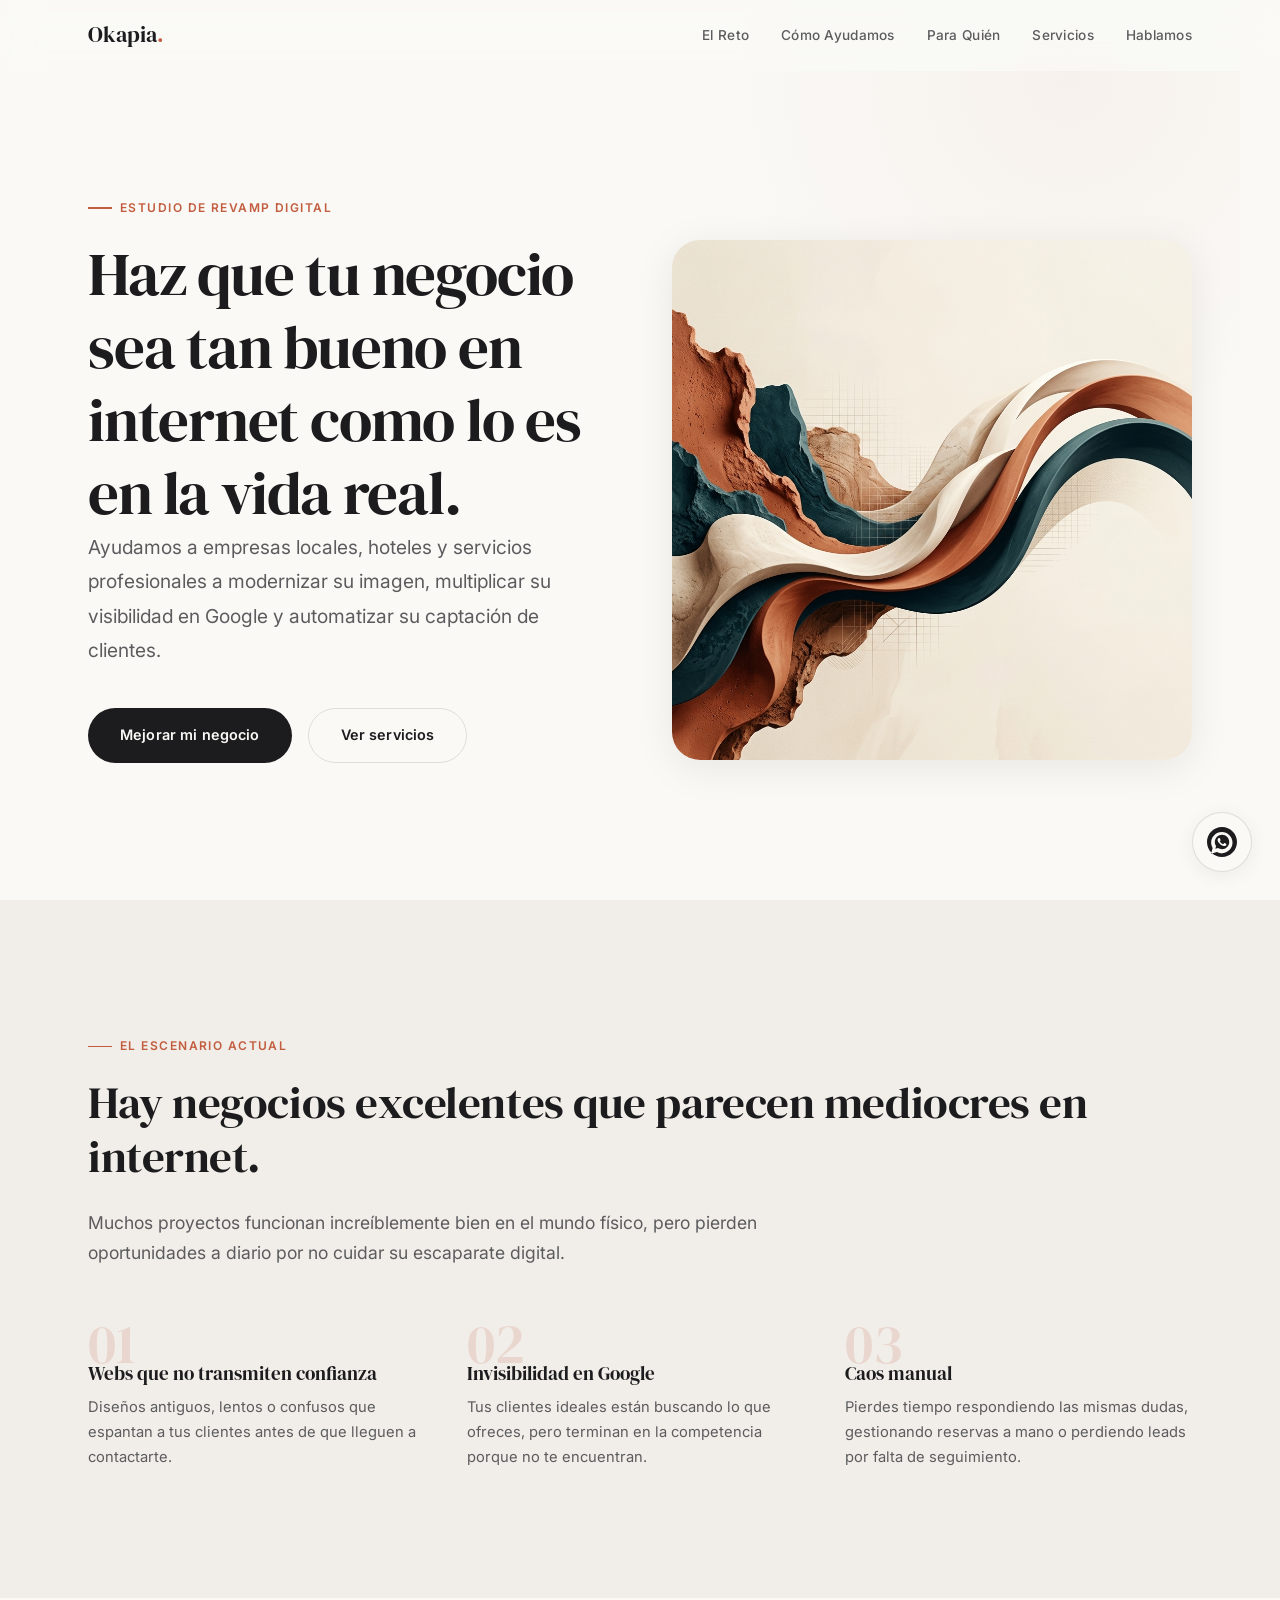
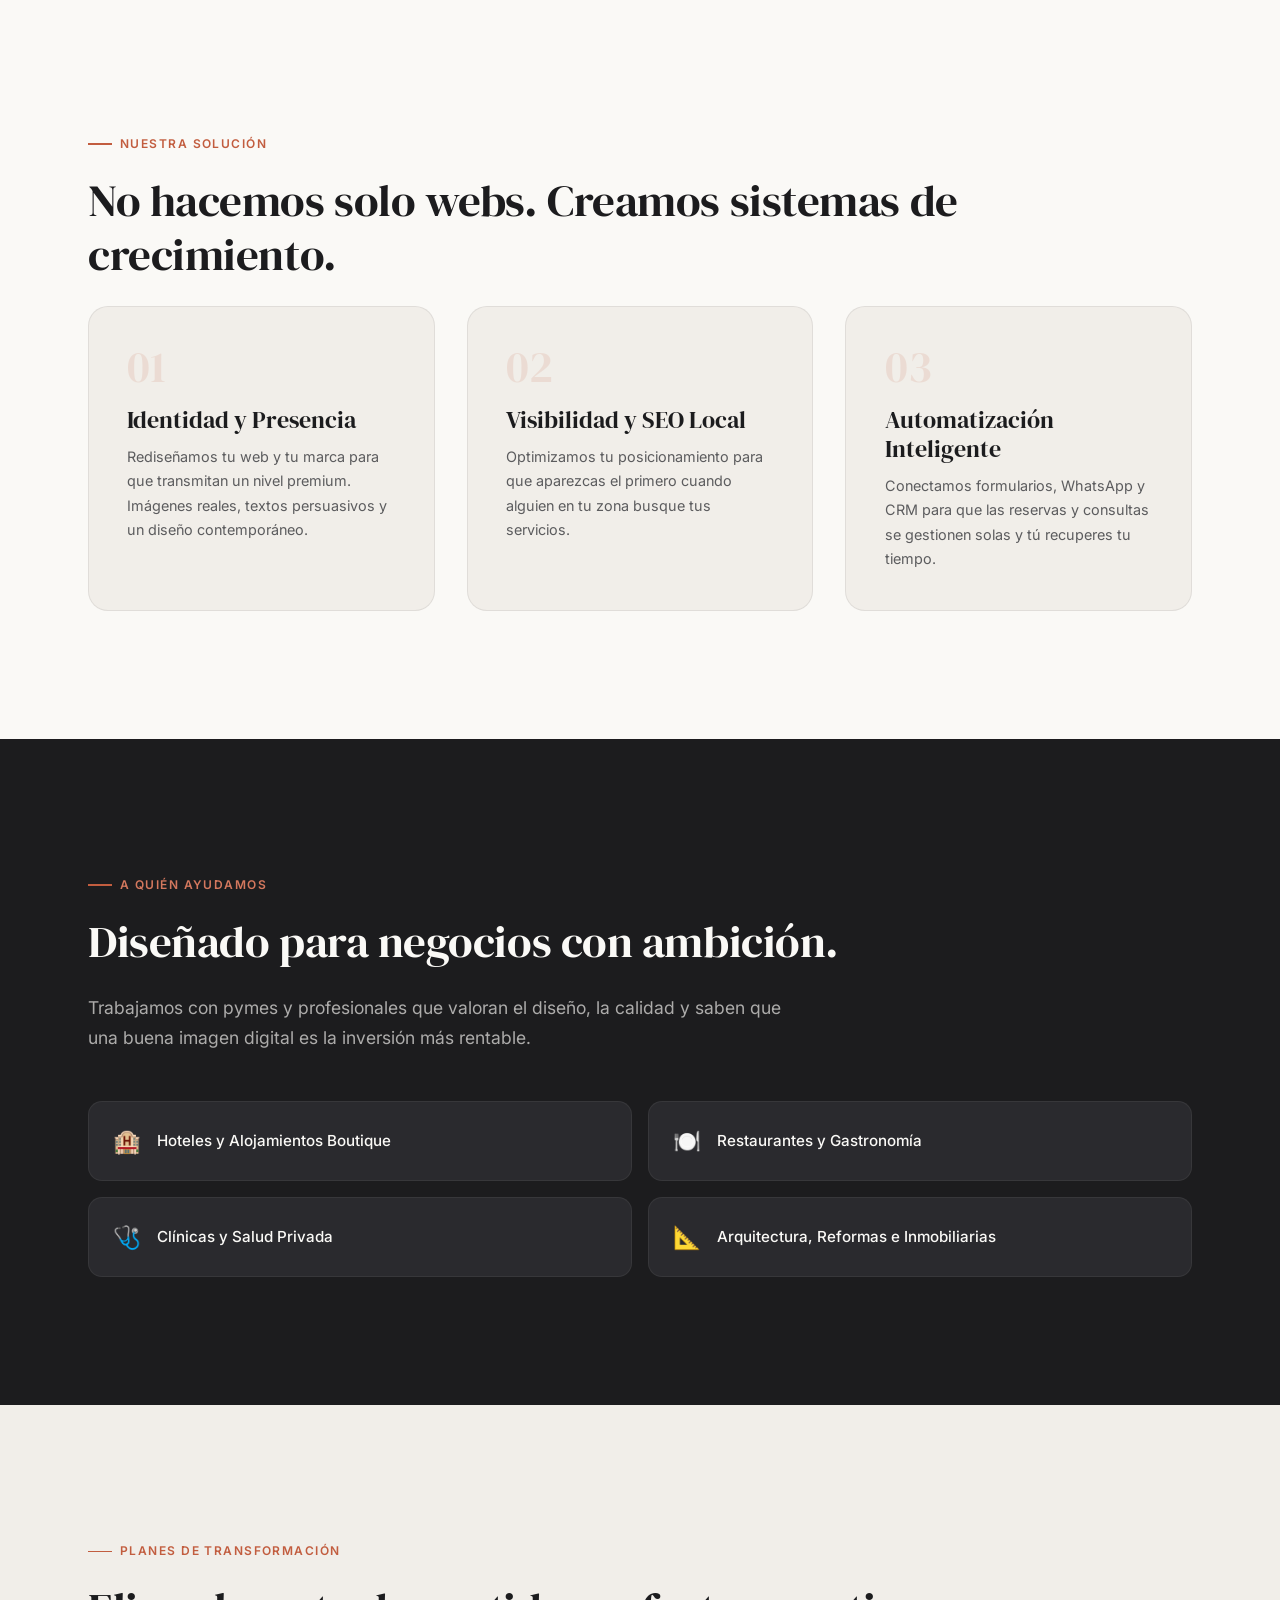
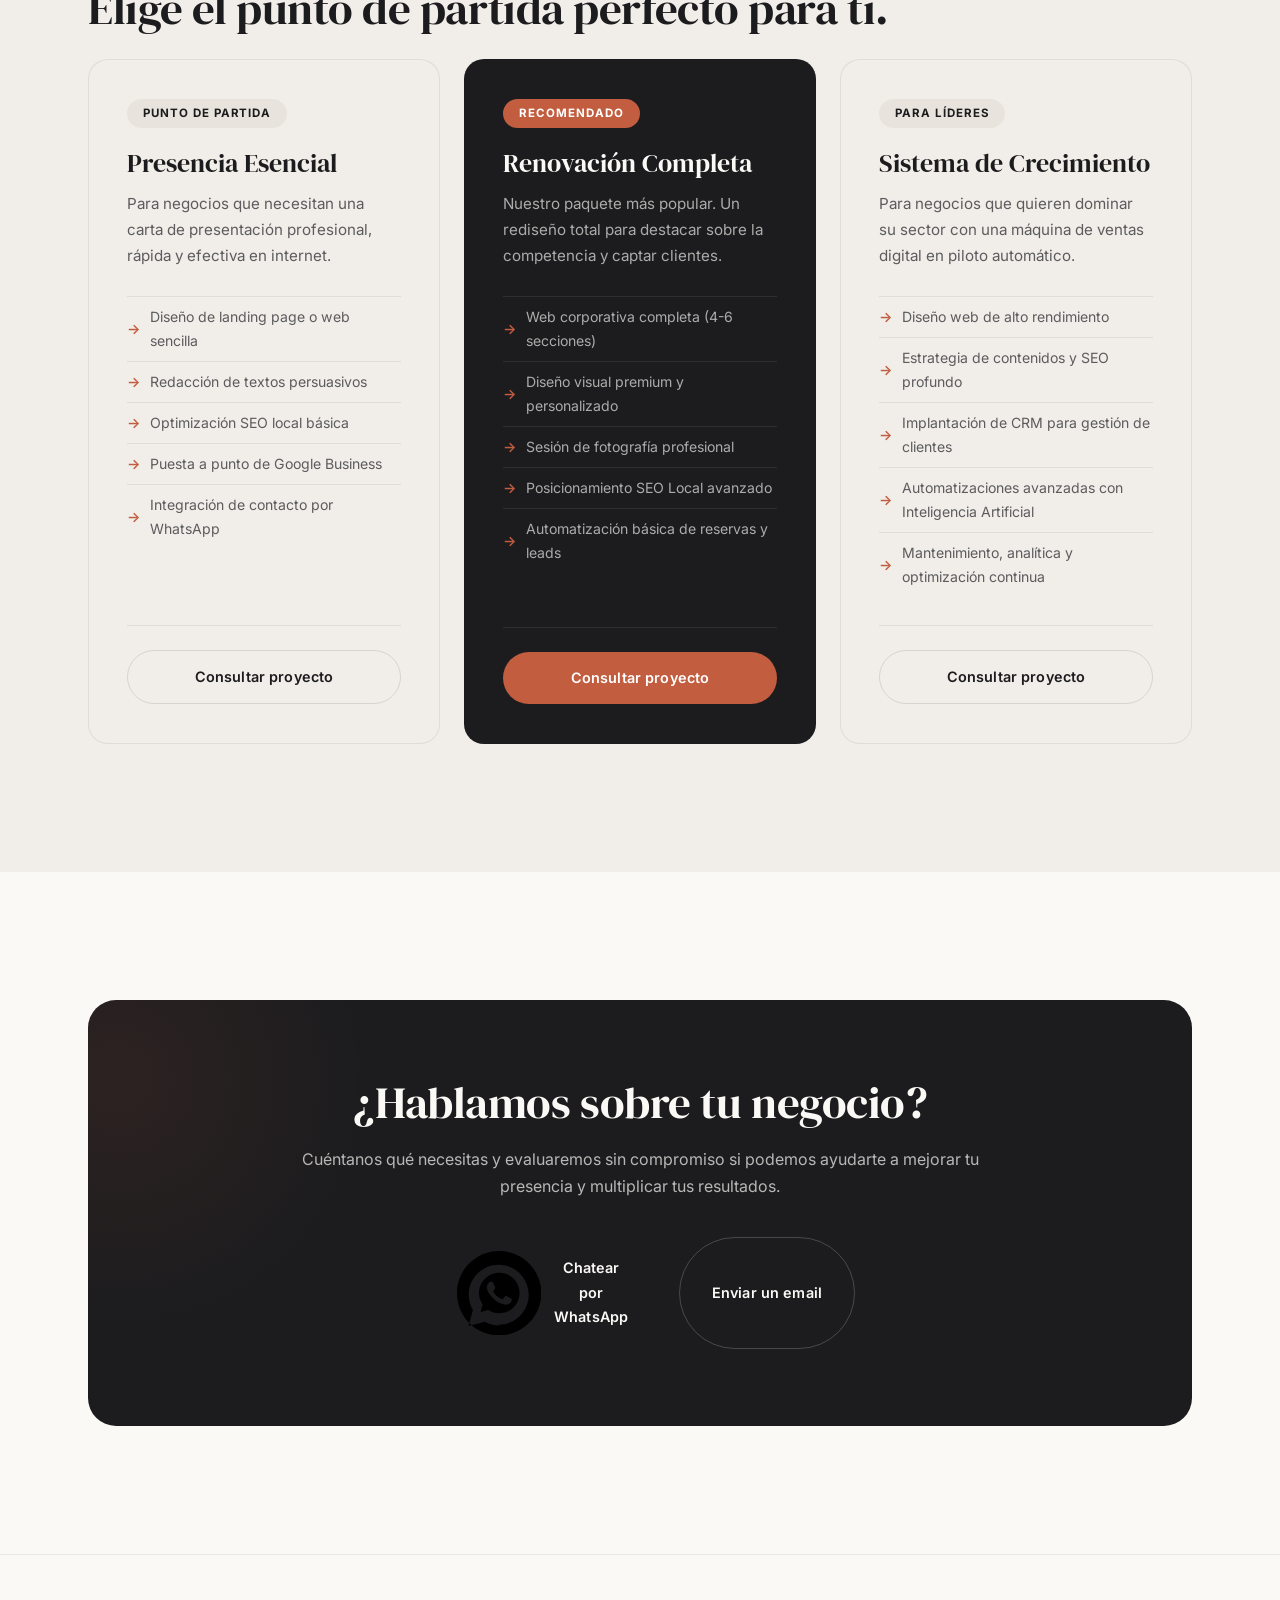
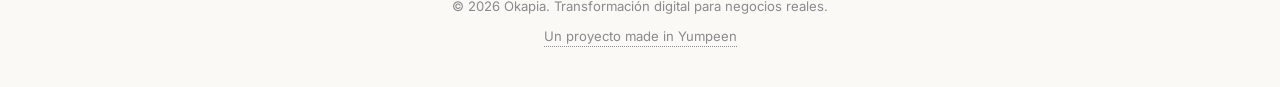
==== commit 49e24067: "Update contact links and WhatsApp styling" ====
--- a/index.html
+++ b/index.html
@@ -192,11 +192,11 @@
       <h2>¿Hablamos sobre tu negocio?</h2>
       <p>Cuéntanos qué necesitas y evaluaremos sin compromiso si podemos ayudarte a mejorar tu presencia y multiplicar tus resultados.</p>
       <div class="contact-actions">
-        <a href="https://wa.me/34000000000" class="btn btn-whatsapp" target="_blank" rel="noopener">
+        <a href="https://wa.me/34687362130" class="btn btn-whatsapp" target="_blank" rel="noopener">
           <svg viewBox="0 0 24 24"><path d="M12.031 6.172c-3.181 0-5.767 2.586-5.768 5.766-.001 1.298.38 2.27 1.019 3.287l-.582 2.128 2.182-.573c.978.58 1.911.928 3.145.929 3.178 0 5.767-2.587 5.768-5.766.001-3.187-2.575-5.77-5.764-5.771zm3.392 8.244c-.144.405-.837.774-1.17.824-.299.045-.677.063-1.092-.069-.252-.08-.575-.187-.988-.365-1.739-.751-2.874-2.502-2.961-2.614-.087-.112-.708-.94-.708-1.793s.448-1.273.607-1.446c.159-.173.346-.217.462-.217l.332.006c.106.005.249-.04.39.298.144.347.491 1.2.534 1.287.043.087.072.188.014.304-.058.116-.087.188-.173.289l-.26.304c-.087.086-.177.18-.076.354.101.174.449.741.964 1.201.662.591 1.221.774 1.394.86s.274.072.376-.043c.101-.116.433-.506.549-.68.116-.173.231-.145.39-.087s1.011.477 1.184.564.289.13.332.202c.045.072.045.419-.099.824zm-3.423-14.416c-6.627 0-12 5.373-12 12s5.373 12 12 12 12-5.373 12-12-5.373-12-12-12zm.082 21.166c-1.464 0-2.898-.372-4.157-1.077l-4.638 1.217 1.241-4.526c-.783-1.294-1.198-2.793-1.198-4.343.001-4.707 3.83-8.536 8.536-8.536 4.706 0 8.536 3.829 8.536 8.536s-3.83 8.536-8.536 8.536z"/></svg>
           Chatear por WhatsApp
         </a>
-        <a href="mailto:hola@okapia.com" class="btn btn-secondary" style="border-color: rgba(250,249,246,0.2); color: var(--text-on-dark);">Enviar un email</a>
+        <a href="mailto:goyumpeen@gmail.com" class="btn btn-secondary" style="border-color: rgba(250,249,246,0.2); color: var(--text-on-dark);">Enviar un email</a>
       </div>
     </div>
   </div>
@@ -206,11 +206,12 @@
 <footer class="footer">
 <div class="container">
 <p>&copy; 2026 Okapia. Transformación digital para negocios reales.</p>
+<p style="margin-top: 8px;"><a href="https://yumpeen.com" target="_blank" rel="noopener" style="color: var(--text-muted); text-decoration: none; border-bottom: 1px dotted var(--text-muted); padding-bottom: 2px;">Un proyecto made in Yumpeen</a></p>
 </div>
 </footer>
 
 <!-- WHATSAPP FLOATING CTA -->
-<a href="https://wa.me/34000000000" class="whatsapp-float" target="_blank" rel="noopener" aria-label="Contactar por WhatsApp">
+<a href="https://wa.me/34687362130" class="whatsapp-float" target="_blank" rel="noopener" aria-label="Contactar por WhatsApp">
   <svg viewBox="0 0 24 24"><path d="M12.031 6.172c-3.181 0-5.767 2.586-5.768 5.766-.001 1.298.38 2.27 1.019 3.287l-.582 2.128 2.182-.573c.978.58 1.911.928 3.145.929 3.178 0 5.767-2.587 5.768-5.766.001-3.187-2.575-5.77-5.764-5.771zm3.392 8.244c-.144.405-.837.774-1.17.824-.299.045-.677.063-1.092-.069-.252-.08-.575-.187-.988-.365-1.739-.751-2.874-2.502-2.961-2.614-.087-.112-.708-.94-.708-1.793s.448-1.273.607-1.446c.159-.173.346-.217.462-.217l.332.006c.106.005.249-.04.39.298.144.347.491 1.2.534 1.287.043.087.072.188.014.304-.058.116-.087.188-.173.289l-.26.304c-.087.086-.177.18-.076.354.101.174.449.741.964 1.201.662.591 1.221.774 1.394.86s.274.072.376-.043c.101-.116.433-.506.549-.68.116-.173.231-.145.39-.087s1.011.477 1.184.564.289.13.332.202c.045.072.045.419-.099.824zm-3.423-14.416c-6.627 0-12 5.373-12 12s5.373 12 12 12 12-5.373 12-12-5.373-12-12-12zm.082 21.166c-1.464 0-2.898-.372-4.157-1.077l-4.638 1.217 1.241-4.526c-.783-1.294-1.198-2.793-1.198-4.343.001-4.707 3.83-8.536 8.536-8.536 4.706 0 8.536 3.829 8.536 8.536s-3.83 8.536-8.536 8.536z"/></svg>
 </a>
 
--- a/styles.css
+++ b/styles.css
@@ -590,14 +590,20 @@
 .whatsapp-float {
   position: fixed; bottom: 28px; right: 28px; z-index: 999;
   width: 60px; height: 60px; border-radius: 50%;
-  background: #25D366; color: white;
+  background: var(--bg-main); color: var(--text-primary);
   display: flex; align-items: center; justify-content: center;
   font-size: 1.8rem; text-decoration: none;
-  box-shadow: 0 4px 20px rgba(37,211,102,0.35);
+  border: 1px solid var(--border-medium);
+  box-shadow: var(--shadow-md);
   transition: var(--transition-base);
 }
-.whatsapp-float:hover { transform: scale(1.1); box-shadow: 0 6px 28px rgba(37,211,102,0.45); }
-.whatsapp-float svg { width: 30px; height: 30px; fill: white; }
+.whatsapp-float:hover { 
+  transform: scale(1.1); 
+  box-shadow: var(--shadow-lg); 
+  border-color: var(--accent-terracotta);
+}
+.whatsapp-float svg { width: 30px; height: 30px; fill: var(--text-primary); transition: var(--transition-base); }
+.whatsapp-float:hover svg { fill: var(--accent-terracotta); }
 
 /* --- Contact Section --- */
 .contact-box {
@@ -614,10 +620,10 @@
 .contact-box p { color: rgba(250,249,246,0.7); margin: 0 auto 36px; text-align: center; }
 .contact-actions { display: flex; gap: 16px; justify-content: center; flex-wrap: wrap; }
 .btn-whatsapp {
-  background: #25D366; color: white;
+  background: var(--text-primary); color: var(--bg-main);
   display: inline-flex; align-items: center; gap: 10px;
 }
-.btn-whatsapp:hover { background: #1ebe5c; transform: translateY(-2px); box-shadow: var(--shadow-md); }
+.btn-whatsapp:hover { background: var(--accent-terracotta); transform: translateY(-2px); box-shadow: var(--shadow-md); }
 
 /* --- Responsive: Public Page --- */
 @media (max-width: 1024px) {
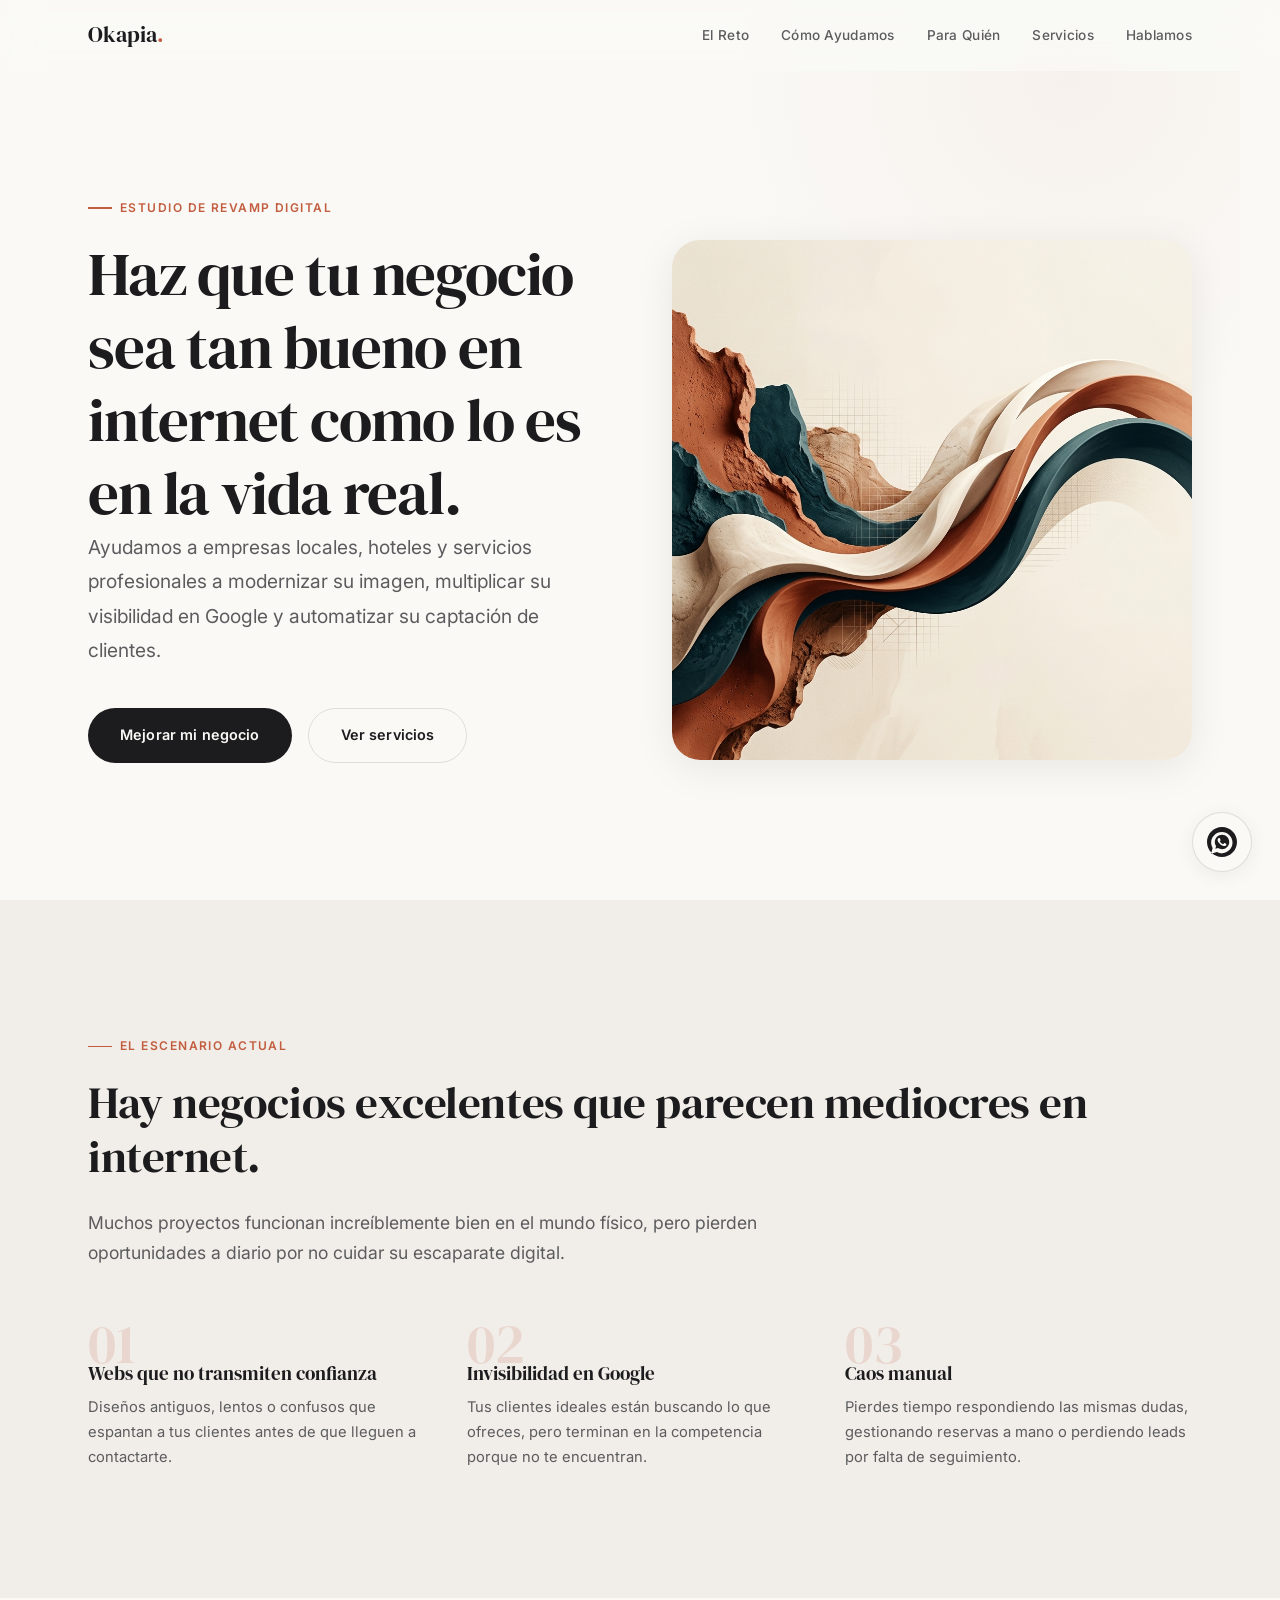
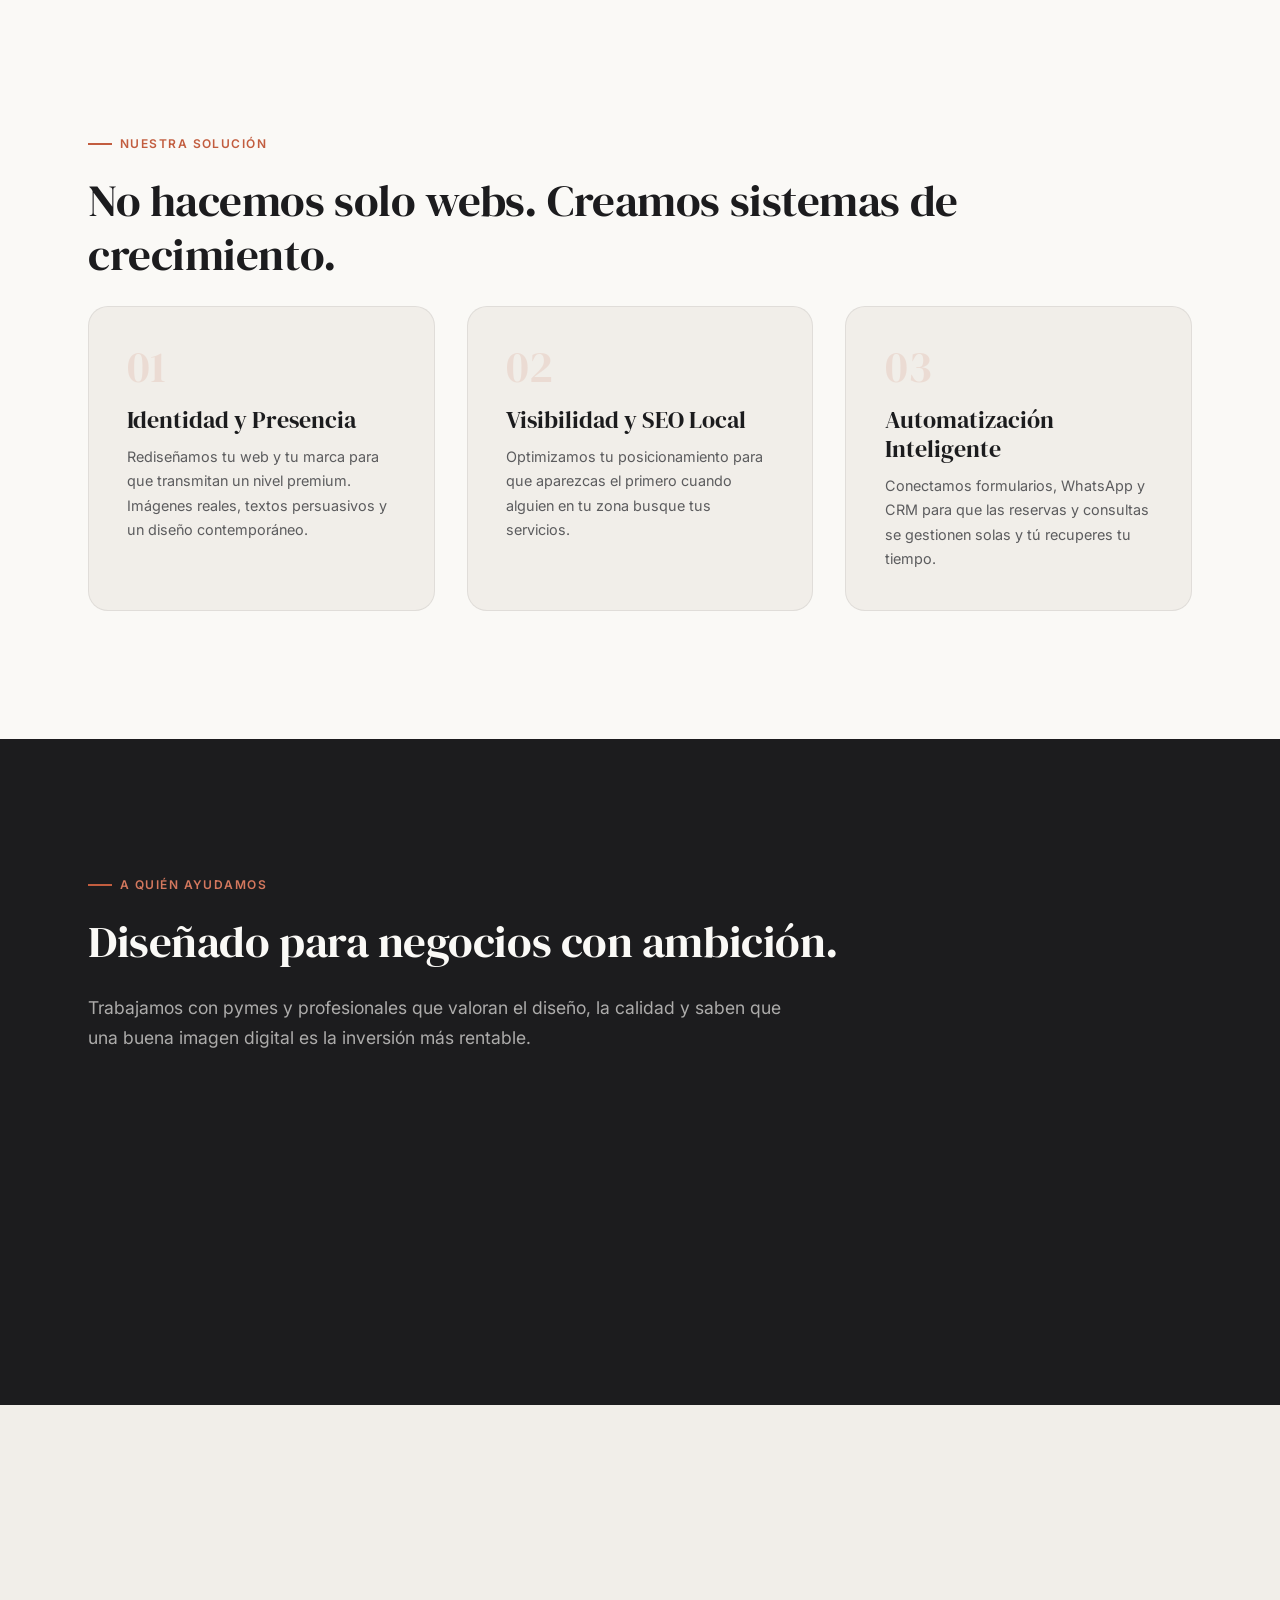
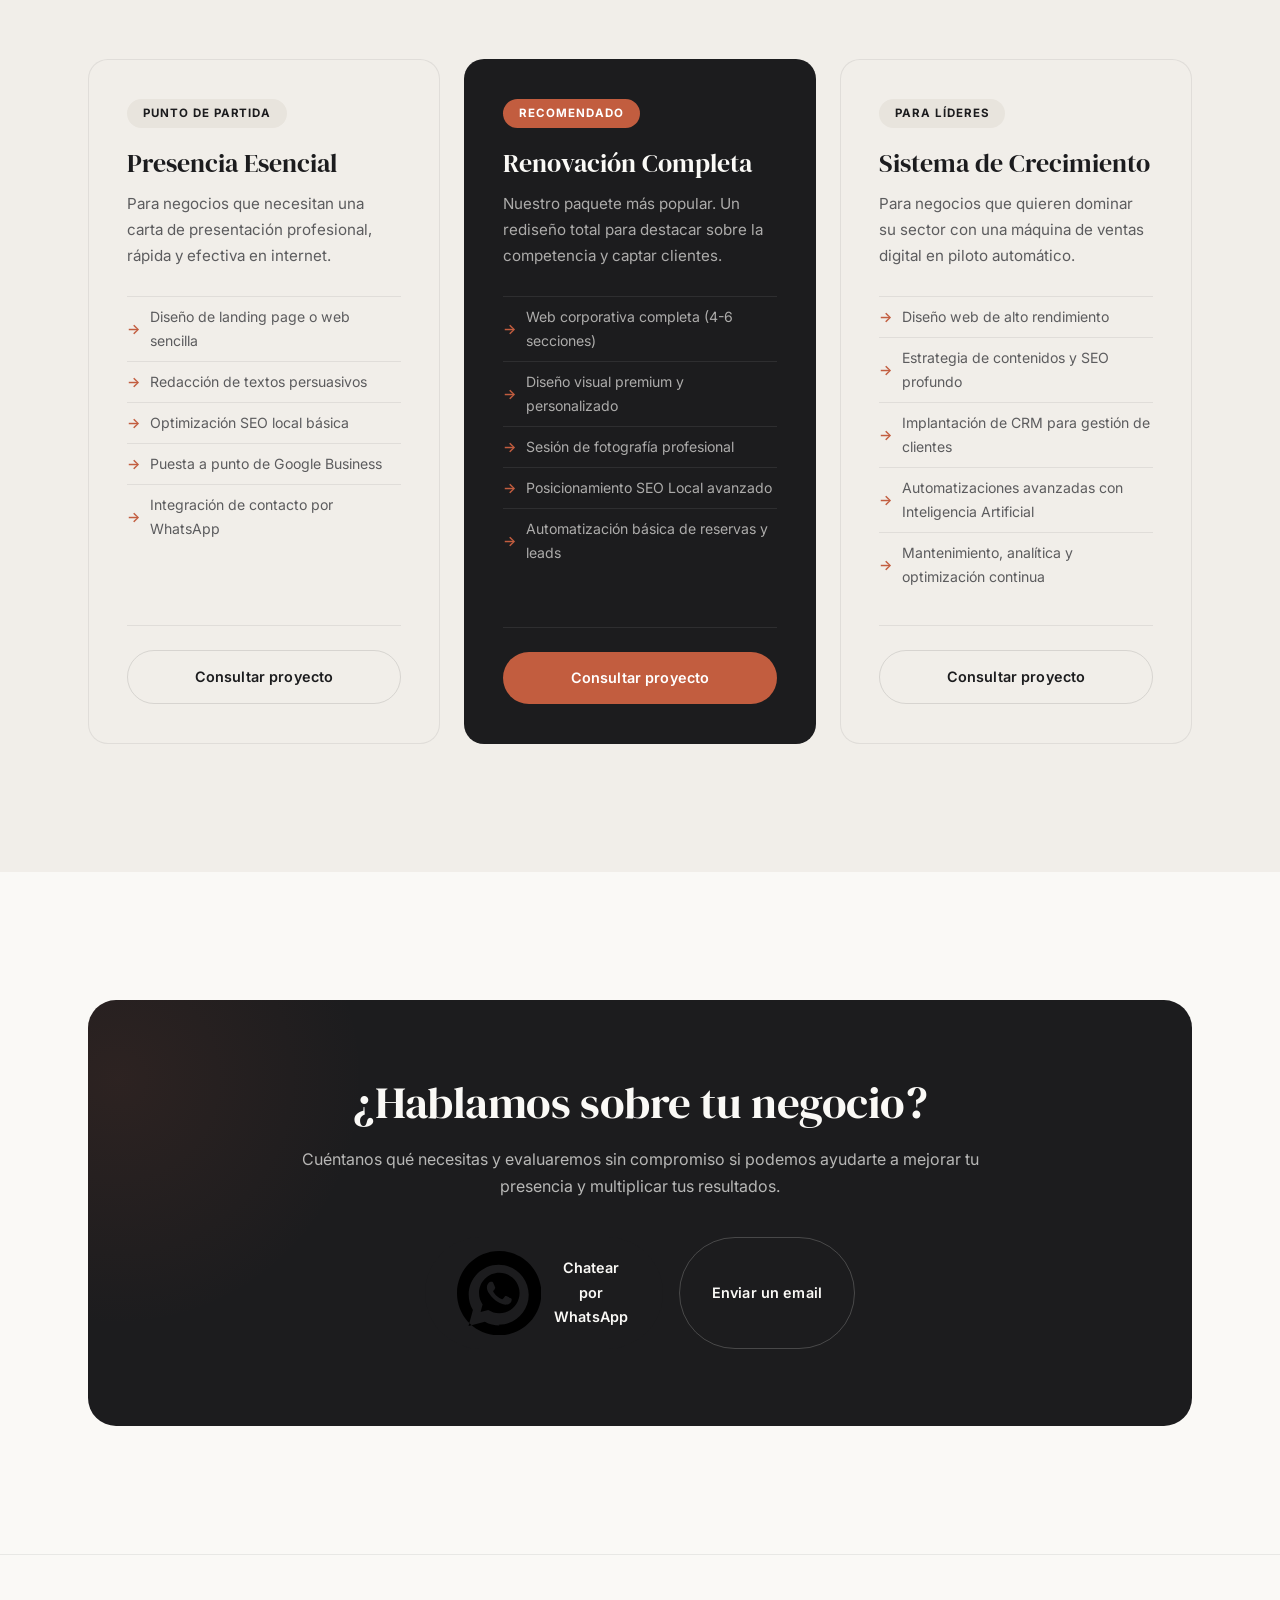
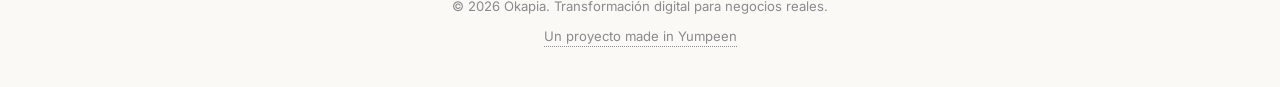
==== commit ae16bb70: "Fix nav brand link to scroll to hero" ====
--- a/index.html
+++ b/index.html
@@ -6,13 +6,15 @@
 <title>Okapia · Transformación Digital para Negocios Reales</title>
 <meta name="description" content="Rediseñamos la presencia digital de negocios tradicionales, turísticos y de servicios para mejorar su imagen, captación y automatización.">
 <link rel="stylesheet" href="styles.css">
+<link rel="icon" type="image/svg+xml" href="favicon.svg">
+<link rel="apple-touch-icon" href="favicon.svg">
 </head>
 <body>
 
 <!-- NAV -->
 <nav class="nav" id="nav">
 <div class="container nav-inner">
-<a href="#" class="nav-brand">Okapia<span>.</span></a>
+<a href="#hero" class="nav-brand">Okapia<span>.</span></a>
 <ul class="nav-links">
 <li><a href="#problema">El Reto</a></li>
 <li><a href="#solucion">Cómo Ayudamos</a></li>
